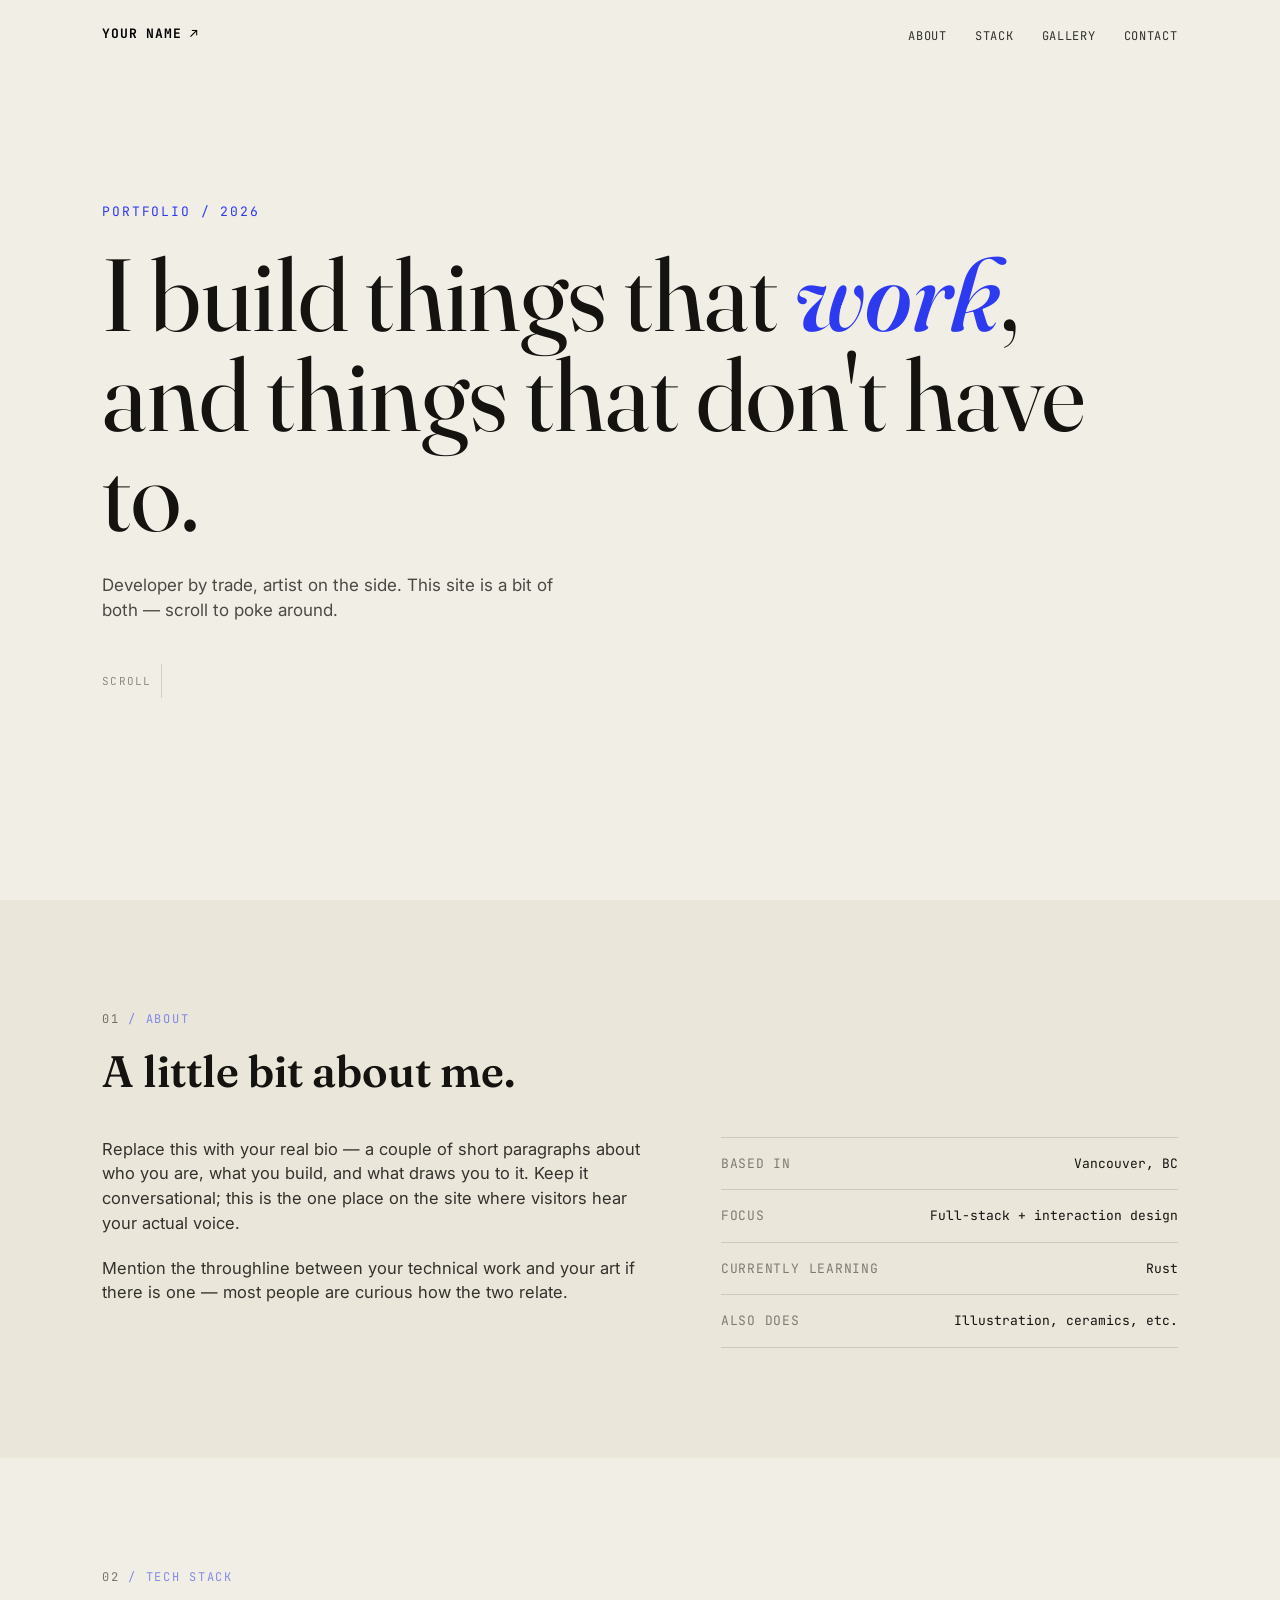
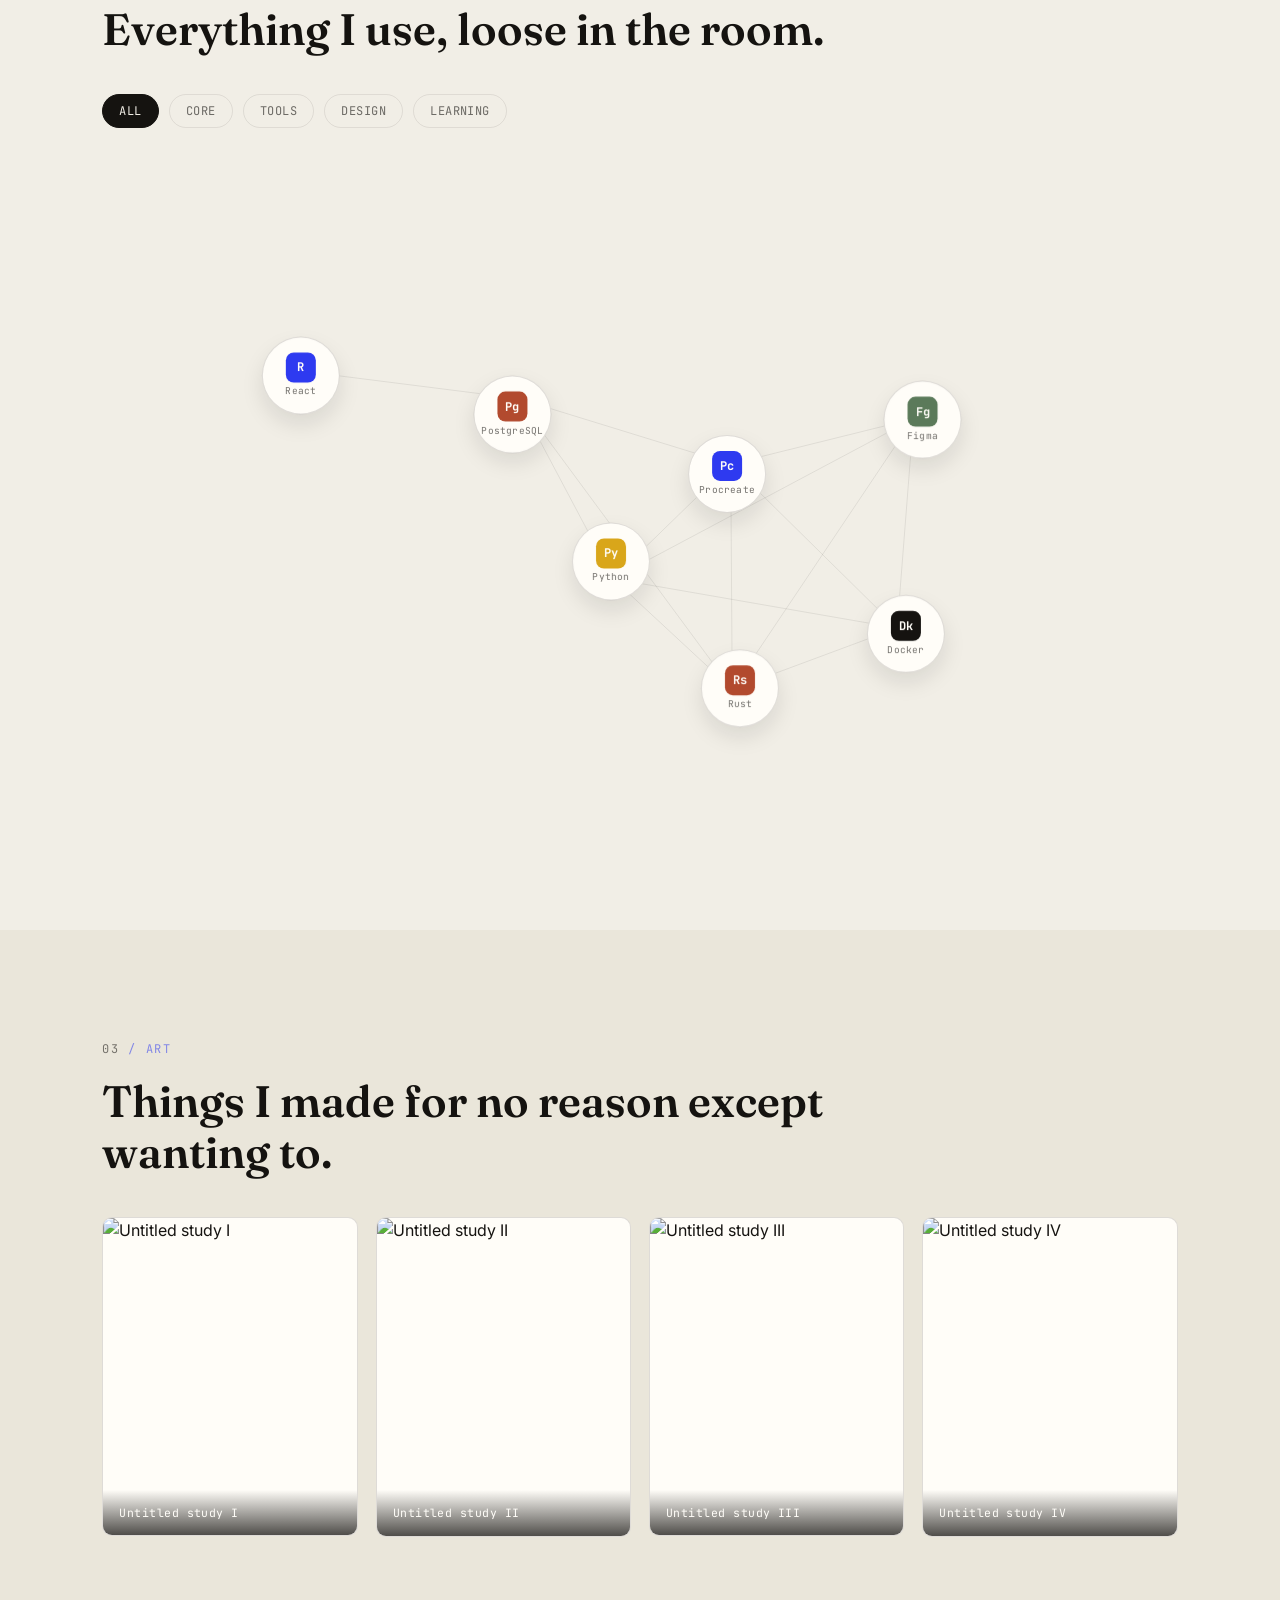
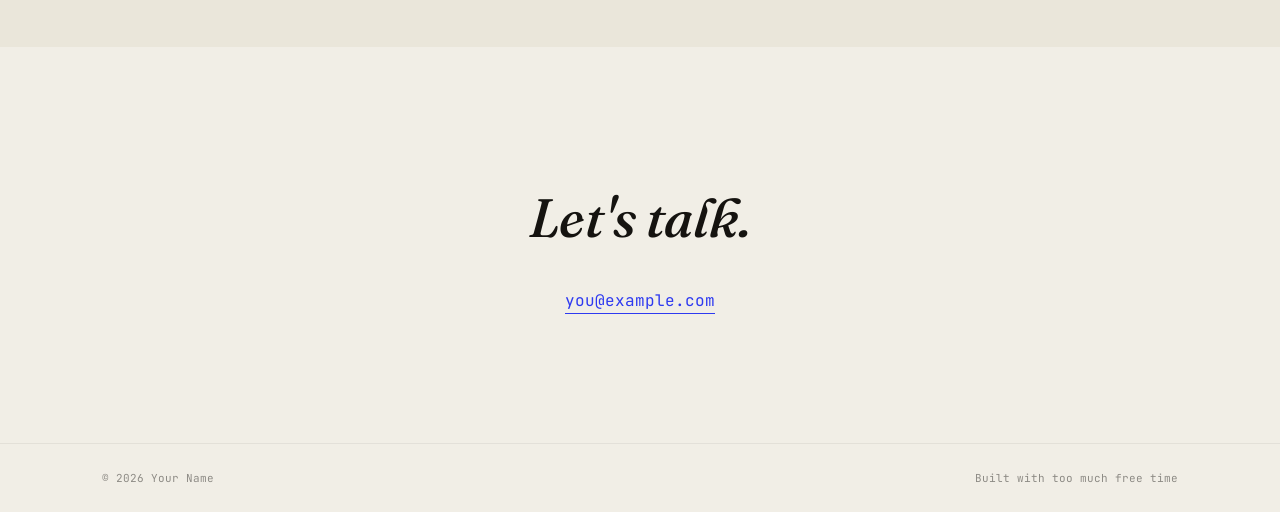
==== portfolio-template.html @ 8d596e0f "Added portfolio template" ====
<!DOCTYPE html>
<html lang="en">
<head>
<meta charset="UTF-8">
<meta name="viewport" content="width=device-width, initial-scale=1.0">
<title>Your Name — Portfolio</title>
<link rel="preconnect" href="https://fonts.googleapis.com">
<link href="https://fonts.googleapis.com/css2?family=Fraunces:ital,opsz,wght@0,9..144,400;0,9..144,600;1,9..144,500&family=JetBrains+Mono:wght@400;500;700&family=Inter:wght@400;500;600&display=swap" rel="stylesheet">
<style>
/* ============================================================
   TOKENS — change these to re-theme the whole site
   ============================================================ */
:root{
  --canvas:#F1EEE6;
  --canvas-alt:#EAE6DA;
  --ink:#151310;
  --cobalt:#2E3AF0;
  --mustard:#D9A61A;
  --clay:#B24A2E;
  --sage:#5B7A5A;
  --card:#FFFDF8;
  --line: rgba(21,19,16,0.14);
  --serif: 'Fraunces', serif;
  --mono: 'JetBrains Mono', monospace;
  --sans: 'Inter', sans-serif;
}
*{box-sizing:border-box;}
html{scroll-behavior:smooth;}
body{
  margin:0; background:var(--canvas); color:var(--ink);
  font-family:var(--sans); line-height:1.5;
}
img{max-width:100%; display:block;}
a{color:inherit;}
.section{ position:relative; width:100%; padding:110px 8vw; }
.section-label{
  font-family:var(--mono); font-size:12px; letter-spacing:0.14em;
  text-transform:uppercase; opacity:0.55; margin-bottom:18px;
}
.section-label span{ color:var(--cobalt); opacity:1; }
h2.section-title{
  font-family:var(--serif); font-weight:600; font-size:clamp(28px,4vw,44px);
  margin:0 0 40px; max-width:820px; line-height:1.15;
}
::selection{ background:var(--cobalt); color:var(--card); }

/* ============================================================
   NAV
   ============================================================ */
nav{
  position:fixed; top:0; left:0; right:0; z-index:100;
  display:flex; align-items:center; justify-content:space-between;
  padding:22px 8vw; mix-blend-mode:difference;
}
nav .brand{
  font-family:var(--mono); font-weight:700; font-size:13px; letter-spacing:0.06em;
  color:var(--canvas);
}
nav ul{
  display:flex; gap:28px; list-style:none; margin:0; padding:0;
}
nav a{
  font-family:var(--mono); font-size:12px; letter-spacing:0.06em;
  text-transform:uppercase; text-decoration:none; color:var(--canvas);
  opacity:0.8; transition:opacity .2s;
}
nav a:hover{ opacity:1; }

/* ============================================================
   HERO
   ============================================================ */
.hero{
  min-height:100vh; display:flex; flex-direction:column; justify-content:center;
  padding:0 8vw; position:relative; overflow:hidden;
}
.hero .kicker{
  font-family:var(--mono); font-size:13px; letter-spacing:0.14em; text-transform:uppercase;
  color:var(--cobalt); margin-bottom:22px;
}
.hero h1{
  font-family:var(--serif); font-weight:400; font-size:clamp(44px,8vw,110px);
  line-height:0.98; margin:0 0 28px; max-width:1000px;
}
.hero h1 em{ font-style:italic; font-weight:500; color:var(--cobalt); }
.hero p{
  font-size:17px; max-width:480px; opacity:0.75; margin:0 0 40px;
}
.hero .scroll-cue{
  font-family:var(--mono); font-size:11px; letter-spacing:0.1em; text-transform:uppercase;
  opacity:0.45; display:flex; align-items:center; gap:10px;
}
.hero .scroll-cue::after{
  content:''; width:1px; height:34px; background:var(--ink); opacity:0.3;
  animation:pulse-line 2s ease-in-out infinite;
}
@keyframes pulse-line{ 0%,100%{ transform:scaleY(1);} 50%{ transform:scaleY(0.5);} }

/* ============================================================
   ABOUT
   ============================================================ */
.about{ background:var(--canvas-alt); }
.about-grid{
  display:grid; grid-template-columns:1.1fr 0.9fr; gap:60px; align-items:start;
}
.about-grid p{ font-size:16.5px; max-width:560px; opacity:0.85; margin:0 0 20px; }
.about-facts{ display:flex; flex-direction:column; gap:0; border-top:1px solid var(--line); }
.about-facts .fact{
  display:flex; justify-content:space-between; padding:16px 0;
  border-bottom:1px solid var(--line); font-family:var(--mono); font-size:13px;
}
.about-facts .fact .k{ opacity:0.5; text-transform:uppercase; letter-spacing:0.06em; }
@media (max-width:860px){ .about-grid{ grid-template-columns:1fr; } }

/* ============================================================
   STACK (floating tech icons) — scalable, grouped
   ============================================================ */
.stack-section{
  min-height:100vh; overflow:hidden;
}
.stack-controls{
  display:flex; gap:10px; flex-wrap:wrap; margin-bottom:52px;
}
.filter-btn{
  font-family:var(--mono); font-size:12px; letter-spacing:0.04em; text-transform:uppercase;
  padding:8px 16px; border-radius:20px; border:1px solid var(--line);
  background:transparent; color:var(--ink); cursor:pointer; opacity:0.6;
  transition:all .2s;
}
.filter-btn:hover{ opacity:1; }
.filter-btn.active{ opacity:1; background:var(--ink); color:var(--canvas); border-color:var(--ink); }

.field-wrap{ position:relative; width:100%; height:640px; }
svg.threads{ position:absolute; inset:0; width:100%; height:100%; z-index:1; pointer-events:none; }
svg.threads line{ stroke:var(--ink); stroke-opacity:0.08; stroke-width:1; }
.field{ position:absolute; inset:0; z-index:2; }

.orb{
  position:absolute; width:78px; height:78px; border-radius:50%;
  background:var(--card); border:1.5px solid var(--line);
  box-shadow:0 10px 22px rgba(21,19,16,0.10);
  display:flex; flex-direction:column; align-items:center; justify-content:center; gap:2px;
  cursor:pointer;
  transition:box-shadow .3s ease, border-color .3s ease, opacity .3s ease, filter .3s ease,
             transform .6s cubic-bezier(.22,1,.36,1), width .5s cubic-bezier(.22,1,.36,1),
             height .5s cubic-bezier(.22,1,.36,1), border-radius .5s ease, padding .4s ease;
  will-change:transform;
}
.orb .icon{
  width:30px; height:30px; border-radius:8px;
  display:flex; align-items:center; justify-content:center;
  font-family:var(--mono); font-weight:700; font-size:12px; color:var(--card); flex:none;
}
.orb .label{ font-family:var(--mono); font-size:9.5px; letter-spacing:0.02em; opacity:0.6; text-align:center; }
.orb:hover{ border-color:var(--cobalt); box-shadow:0 14px 28px rgba(46,58,240,0.18); }
.orb.dim{ opacity:0.15; filter:blur(1px); pointer-events:none; }
.orb.filtered-out{ opacity:0; pointer-events:none; }

.orb.active{
  z-index:50; left:50% !important; top:50% !important;
  width:400px; height:auto; min-height:220px; border-radius:16px;
  transform:translate(-50%,-50%) !important;
  flex-direction:column; align-items:flex-start; justify-content:flex-start;
  padding:28px 26px 24px; border-color:var(--ink);
  box-shadow:0 30px 60px rgba(21,19,16,0.28); cursor:default; animation:none !important;
}
.orb.active .icon{ width:34px; height:34px; border-radius:8px; margin-bottom:14px; }
.orb.active .label{ font-size:17px; opacity:1; font-family:var(--mono); font-weight:500; margin-bottom:2px; text-align:left; }
.orb.active .group-tag{
  display:block; font-family:var(--mono); font-size:10.5px; letter-spacing:0.06em;
  text-transform:uppercase; opacity:0.45; margin-bottom:14px;
}
.group-tag{ display:none; }
.desc{ display:none; font-size:13.5px; line-height:1.55; opacity:0.8; margin:2px 0 18px; }
.orb.active .desc{ display:block; }
.gh-link{
  display:none; font-family:var(--mono); font-size:12px; letter-spacing:0.03em;
  color:var(--card); background:var(--ink); padding:9px 14px; border-radius:6px;
  text-decoration:none; align-self:flex-start;
}
.gh-link:hover{ background:var(--cobalt); }
.orb.active .gh-link{ display:inline-block; }
.close-orb{
  display:none; position:absolute; top:14px; right:14px; width:24px; height:24px;
  border-radius:50%; border:1px solid var(--line); background:transparent;
  font-family:var(--mono); font-size:13px; line-height:1; color:var(--ink); cursor:pointer;
}
.orb.active .close-orb{ display:block; }

.field-overlay{
  position:fixed; inset:0; background:rgba(241,238,230,0.55); backdrop-filter:blur(2px);
  opacity:0; pointer-events:none; transition:opacity .35s ease; z-index:40;
}
.field-overlay.show{ opacity:1; pointer-events:auto; }

/* ============================================================
   ART GALLERY — same zoom language, grid instead of scatter
   ============================================================ */
.gallery{ background:var(--canvas-alt); }
.gallery-grid{
  display:grid; grid-template-columns:repeat(auto-fill, minmax(240px,1fr)); gap:18px;
}
.art-tile{
  position:relative; aspect-ratio:4/5; border-radius:10px; overflow:hidden;
  cursor:pointer; border:1px solid var(--line);
  transition:transform .4s cubic-bezier(.22,1,.36,1);
  background:var(--card);
}
.art-tile img{ width:100%; height:100%; object-fit:cover; transition:transform .5s ease; }
.art-tile:hover img{ transform:scale(1.05); }
.art-tile .art-meta{
  position:absolute; left:0; right:0; bottom:0; padding:14px 16px;
  background:linear-gradient(transparent, rgba(21,19,16,0.75));
  color:var(--card); font-family:var(--mono); font-size:11.5px; letter-spacing:0.04em;
}

.art-lightbox{
  position:fixed; inset:0; z-index:200; display:none;
  align-items:center; justify-content:center; padding:6vw;
  background:rgba(21,19,16,0.88);
}
.art-lightbox.show{ display:flex; }
.art-lightbox .box{
  max-width:900px; width:100%; background:var(--card); border-radius:12px; overflow:hidden;
  display:grid; grid-template-columns:1.3fr 1fr;
}
.art-lightbox img{ width:100%; height:100%; object-fit:cover; }
.art-lightbox .info{ padding:32px; }
.art-lightbox h3{ font-family:var(--serif); font-weight:600; font-size:24px; margin:0 0 10px; }
.art-lightbox p{ font-size:14px; opacity:0.75; margin:0 0 18px; }
.art-lightbox .tag{ font-family:var(--mono); font-size:11px; opacity:0.5; text-transform:uppercase; }
.lightbox-close{
  position:absolute; top:26px; right:6vw; width:36px; height:36px; border-radius:50%;
  background:var(--card); border:none; font-family:var(--mono); font-size:16px; cursor:pointer;
}
@media (max-width:760px){ .art-lightbox .box{ grid-template-columns:1fr; } }

/* ============================================================
   CONTACT / FOOTER
   ============================================================ */
.contact{ text-align:center; padding:130px 8vw; }
.contact h2{
  font-family:var(--serif); font-weight:500; font-style:italic;
  font-size:clamp(30px,5vw,54px); margin:0 0 30px;
}
.contact .email-link{
  font-family:var(--mono); font-size:16px; text-decoration:none; color:var(--cobalt);
  border-bottom:1px solid var(--cobalt); padding-bottom:2px;
}
footer{
  display:flex; justify-content:space-between; padding:26px 8vw;
  font-family:var(--mono); font-size:11px; opacity:0.45;
  border-top:1px solid var(--line);
}
</style>
</head>
<body>

<nav>
  <div class="brand">YOUR NAME ↗</div>
  <ul>
    <li><a href="#about">About</a></li>
    <li><a href="#stack">Stack</a></li>
    <li><a href="#gallery">Gallery</a></li>
    <li><a href="#contact">Contact</a></li>
  </ul>
</nav>

<!-- ============ HERO ============ -->
<section class="hero" id="hero">
  <div class="kicker">Portfolio / 2026</div>
  <h1>I build things that <em>work</em>,<br>and things that don't have to.</h1>
  <p>Developer by trade, artist on the side. This site is a bit of both — scroll to poke around.</p>
  <div class="scroll-cue">Scroll</div>
</section>

<!-- ============ ABOUT ============ -->
<section class="section about" id="about">
  <div class="section-label">01 <span>/ about</span></div>
  <h2 class="section-title">A little bit about me.</h2>
  <div class="about-grid">
    <div>
      <p>Replace this with your real bio — a couple of short paragraphs about who you are, what you build, and what draws you to it. Keep it conversational; this is the one place on the site where visitors hear your actual voice.</p>
      <p>Mention the throughline between your technical work and your art if there is one — most people are curious how the two relate.</p>
    </div>
    <div class="about-facts">
      <div class="fact"><span class="k">Based in</span><span>Vancouver, BC</span></div>
      <div class="fact"><span class="k">Focus</span><span>Full-stack + interaction design</span></div>
      <div class="fact"><span class="k">Currently learning</span><span>Rust</span></div>
      <div class="fact"><span class="k">Also does</span><span>Illustration, ceramics, etc.</span></div>
    </div>
  </div>
</section>

<!-- ============ STACK ============ -->
<section class="section stack-section" id="stack">
  <div class="section-label">02 <span>/ tech stack</span></div>
  <h2 class="section-title">Everything I use, loose in the room.</h2>

  <div class="stack-controls" id="stackControls"><!-- filter buttons injected by JS --></div>

  <div class="field-wrap">
    <svg class="threads" id="threads"></svg>
    <div class="field" id="field"></div>
  </div>
</section>
<div class="field-overlay" id="fieldOverlay"></div>

<!-- ============ GALLERY ============ -->
<section class="section gallery" id="gallery">
  <div class="section-label">03 <span>/ art</span></div>
  <h2 class="section-title">Things I made for no reason except wanting to.</h2>
  <div class="gallery-grid" id="galleryGrid"><!-- tiles injected by JS --></div>
</section>

<div class="art-lightbox" id="artLightbox">
  <button class="lightbox-close" id="lightboxClose">✕</button>
  <div class="box">
    <img id="lightboxImg" src="" alt="">
    <div class="info">
      <div class="tag" id="lightboxTag"></div>
      <h3 id="lightboxTitle"></h3>
      <p id="lightboxDesc"></p>
    </div>
  </div>
</div>

<!-- ============ CONTACT ============ -->
<section class="contact" id="contact">
  <h2>Let's talk.</h2>
  <a class="email-link" href="mailto:you@example.com">you@example.com</a>
</section>

<footer>
  <div>© 2026 Your Name</div>
  <div>Built with too much free time</div>
</footer>

<script>
/* ============================================================
   DATA — this is the part you'll edit most
   ============================================================
   Add/remove tech entries freely. "group" is used for the filter
   pills above the floating field — group icons however makes sense
   (e.g. "core", "learning", "tools", "design"). Icons currently
   render as colored letter badges; swap the `short` field for an
   <img> tag pointing at a real logo whenever you're ready.
*/
const STACK_DATA = [
  { name:"React", short:"R", color:"#2E3AF0", group:"core",
    desc:"Component-driven front ends. Used across most of my client-facing projects for state and reusable UI.",
    repo:"https://github.com/yourname/project-react" },
  { name:"Python", short:"Py", color:"#D9A61A", group:"core",
    desc:"Backend services, data pipelines, and automation scripts that save me an afternoon.",
    repo:"https://github.com/yourname/project-python" },
  { name:"PostgreSQL", short:"Pg", color:"#B24A2E", group:"core",
    desc:"Relational data modeling for anything that needs to scale past a spreadsheet's patience.",
    repo:"https://github.com/yourname/project-postgres" },
  { name:"Docker", short:"Dk", color:"#151310", group:"tools",
    desc:"Containerized everything so 'works on my machine' stopped being a punchline.",
    repo:"https://github.com/yourname/project-docker" },
  { name:"Figma", short:"Fg", color:"#5B7A5A", group:"design",
    desc:"Where the artsy side sneaks into the technical side — wireframes, prototypes, design systems.",
    repo:"https://github.com/yourname/project-figma" },
  { name:"Rust", short:"Rs", color:"#B24A2E", group:"learning",
    desc:"Currently teaching myself Rust. Nothing production-ready yet, but the repo has my notes and small experiments.",
    repo:"https://github.com/yourname/learning-rust" },
  { name:"Procreate", short:"Pc", color:"#2E3AF0", group:"design",
    desc:"Digital illustration — most of the pieces in the gallery below started here.",
    repo:"https://github.com/yourname/art-notes" }
  // add more entries here — the layout scales automatically
];

const GROUPS = ["all", ...new Set(STACK_DATA.map(d => d.group))];

/* ============================================================
   ART GALLERY DATA
   ============================================================ */
const ART_DATA = [
  { title:"Untitled study I", tag:"Digital / 2026", img:"https://placehold.co/600x750/EAE6DA/151310?text=Artwork+1",
    desc:"Swap in your real image URL and a short note about the piece — medium, what prompted it, whatever feels right." },
  { title:"Untitled study II", tag:"Ink / 2026", img:"https://placehold.co/600x750/F1EEE6/151310?text=Artwork+2",
    desc:"Swap in your real image URL and a short note about the piece." },
  { title:"Untitled study III", tag:"Digital / 2025", img:"https://placehold.co/600x750/EAE6DA/151310?text=Artwork+3",
    desc:"Swap in your real image URL and a short note about the piece." },
  { title:"Untitled study IV", tag:"Ceramics / 2025", img:"https://placehold.co/600x750/F1EEE6/151310?text=Artwork+4",
    desc:"Swap in your real image URL and a short note about the piece." }
  // add more entries here — grid reflows automatically
];

/* ============================================================
   STACK FIELD — rendering + physics + filtering
   ============================================================ */
const field = document.getElementById('field');
const fieldWrap = document.querySelector('.field-wrap');
const fieldOverlay = document.getElementById('fieldOverlay');
const threadsSvg = document.getElementById('threads');
const controlsWrap = document.getElementById('stackControls');
const orbs = [];
let currentFilter = 'all';

function rand(min,max){ return Math.random()*(max-min)+min; }

function pickPosition(existing, w, h){
  const marginX = 70, marginTop = 60, marginBottom = 60;
  let x,y,tries=0;
  do{
    x = rand(marginX, w - marginX - 78);
    y = rand(marginTop, h - marginBottom - 78);
    tries++;
  } while(tries < 40 && existing.some(p => Math.hypot(p.x-x, p.y-y) < 150));
  return {x,y};
}

function buildField(){
  const w = fieldWrap.clientWidth, h = fieldWrap.clientHeight;
  const positions = [];
  STACK_DATA.forEach(d => {
    const pos = pickPosition(positions, w, h);
    positions.push(pos);

    const el = document.createElement('div');
    el.className = 'orb';
    el.dataset.group = d.group;
    el.style.left = pos.x + 'px';
    el.style.top = pos.y + 'px';
    el.innerHTML = `
      <div class="icon" style="background:${d.color}">${d.short}</div>
      <div class="label">${d.name}</div>
      <span class="group-tag">${d.group}</span>
      <button class="close-orb">✕</button>
      <p class="desc">${d.desc}</p>
      <a class="gh-link" href="${d.repo}" target="_blank" rel="noopener">→ view repo on GitHub</a>
    `;
    field.appendChild(el);
    orbs.push({
      el, base:pos, phase:rand(0,Math.PI*2), speed:rand(0.15,0.3), amp:rand(10,20), group:d.group
    });

    el.addEventListener('click', () => activate(el));
    el.querySelector('.close-orb').addEventListener('click', e => { e.stopPropagation(); closeAll(); });
    el.querySelector('.gh-link').addEventListener('click', e => e.stopPropagation());
  });
  drawThreads();
}

function activate(target){
  if(target.classList.contains('active')) return;
  orbs.forEach(({el}) => {
    if(el === target){ el.classList.add('active'); el.classList.remove('dim'); }
    else { el.classList.add('dim'); el.classList.remove('active'); }
  });
  fieldOverlay.classList.add('show');
}
function closeAll(){
  orbs.forEach(({el}) => el.classList.remove('active','dim'));
  fieldOverlay.classList.remove('show');
}
fieldOverlay.addEventListener('click', closeAll);
document.addEventListener('keydown', e => { if(e.key === 'Escape') closeAll(); });

function drawThreads(){
  threadsSvg.setAttribute('width', fieldWrap.clientWidth);
  threadsSvg.setAttribute('height', fieldWrap.clientHeight);
  threadsSvg.innerHTML = '';
  for(let i=0;i<orbs.length;i++){
    for(let j=i+1;j<orbs.length;j++){
      const a = orbs[i].base, b = orbs[j].base;
      if(Math.hypot(a.x-b.x, a.y-b.y) < 380){
        const line = document.createElementNS('http://www.w3.org/2000/svg','line');
        line.setAttribute('x1', a.x+39); line.setAttribute('y1', a.y+39);
        line.setAttribute('x2', b.x+39); line.setAttribute('y2', b.y+39);
        threadsSvg.appendChild(line);
      }
    }
  }
}

let t = 0;
function tick(){
  t += 0.016;
  orbs.forEach(o => {
    if(o.el.classList.contains('active')) return;
    const dy = Math.sin(t*o.speed + o.phase) * o.amp;
    const dx = Math.cos(t*o.speed*0.7 + o.phase) * (o.amp*0.5);
    o.el.style.transform = `translate(${dx}px, ${dy}px)`;
  });
  requestAnimationFrame(tick);
}

/* filter pills */
GROUPS.forEach(g => {
  const btn = document.createElement('button');
  btn.className = 'filter-btn' + (g === 'all' ? ' active' : '');
  btn.textContent = g;
  btn.addEventListener('click', () => {
    currentFilter = g;
    document.querySelectorAll('.filter-btn').forEach(b => b.classList.remove('active'));
    btn.classList.add('active');
    orbs.forEach(o => {
      const show = g === 'all' || o.group === g;
      o.el.classList.toggle('filtered-out', !show);
    });
  });
  controlsWrap.appendChild(btn);
});

buildField();
tick();
window.addEventListener('resize', () => {
  // simple approach: rebuild layout on resize
  field.innerHTML = '';
  threadsSvg.innerHTML = '';
  orbs.length = 0;
  buildField();
});

/* ============================================================
   GALLERY — grid + lightbox (same zoom language as the stack)
   ============================================================ */
const galleryGrid = document.getElementById('galleryGrid');
const lightbox = document.getElementById('artLightbox');
const lightboxImg = document.getElementById('lightboxImg');
const lightboxTitle = document.getElementById('lightboxTitle');
const lightboxDesc = document.getElementById('lightboxDesc');
const lightboxTag = document.getElementById('lightboxTag');

ART_DATA.forEach(a => {
  const tile = document.createElement('div');
  tile.className = 'art-tile';
  tile.innerHTML = `<img src="${a.img}" alt="${a.title}"><div class="art-meta">${a.title}</div>`;
  tile.addEventListener('click', () => {
    lightboxImg.src = a.img;
    lightboxTitle.textContent = a.title;
    lightboxDesc.textContent = a.desc;
    lightboxTag.textContent = a.tag;
    lightbox.classList.add('show');
  });
  galleryGrid.appendChild(tile);
});
document.getElementById('lightboxClose').addEventListener('click', () => lightbox.classList.remove('show'));
lightbox.addEventListener('click', e => { if(e.target === lightbox) lightbox.classList.remove('show'); });
document.addEventListener('keydown', e => { if(e.key === 'Escape') lightbox.classList.remove('show'); });
</script>
</body>
</html>
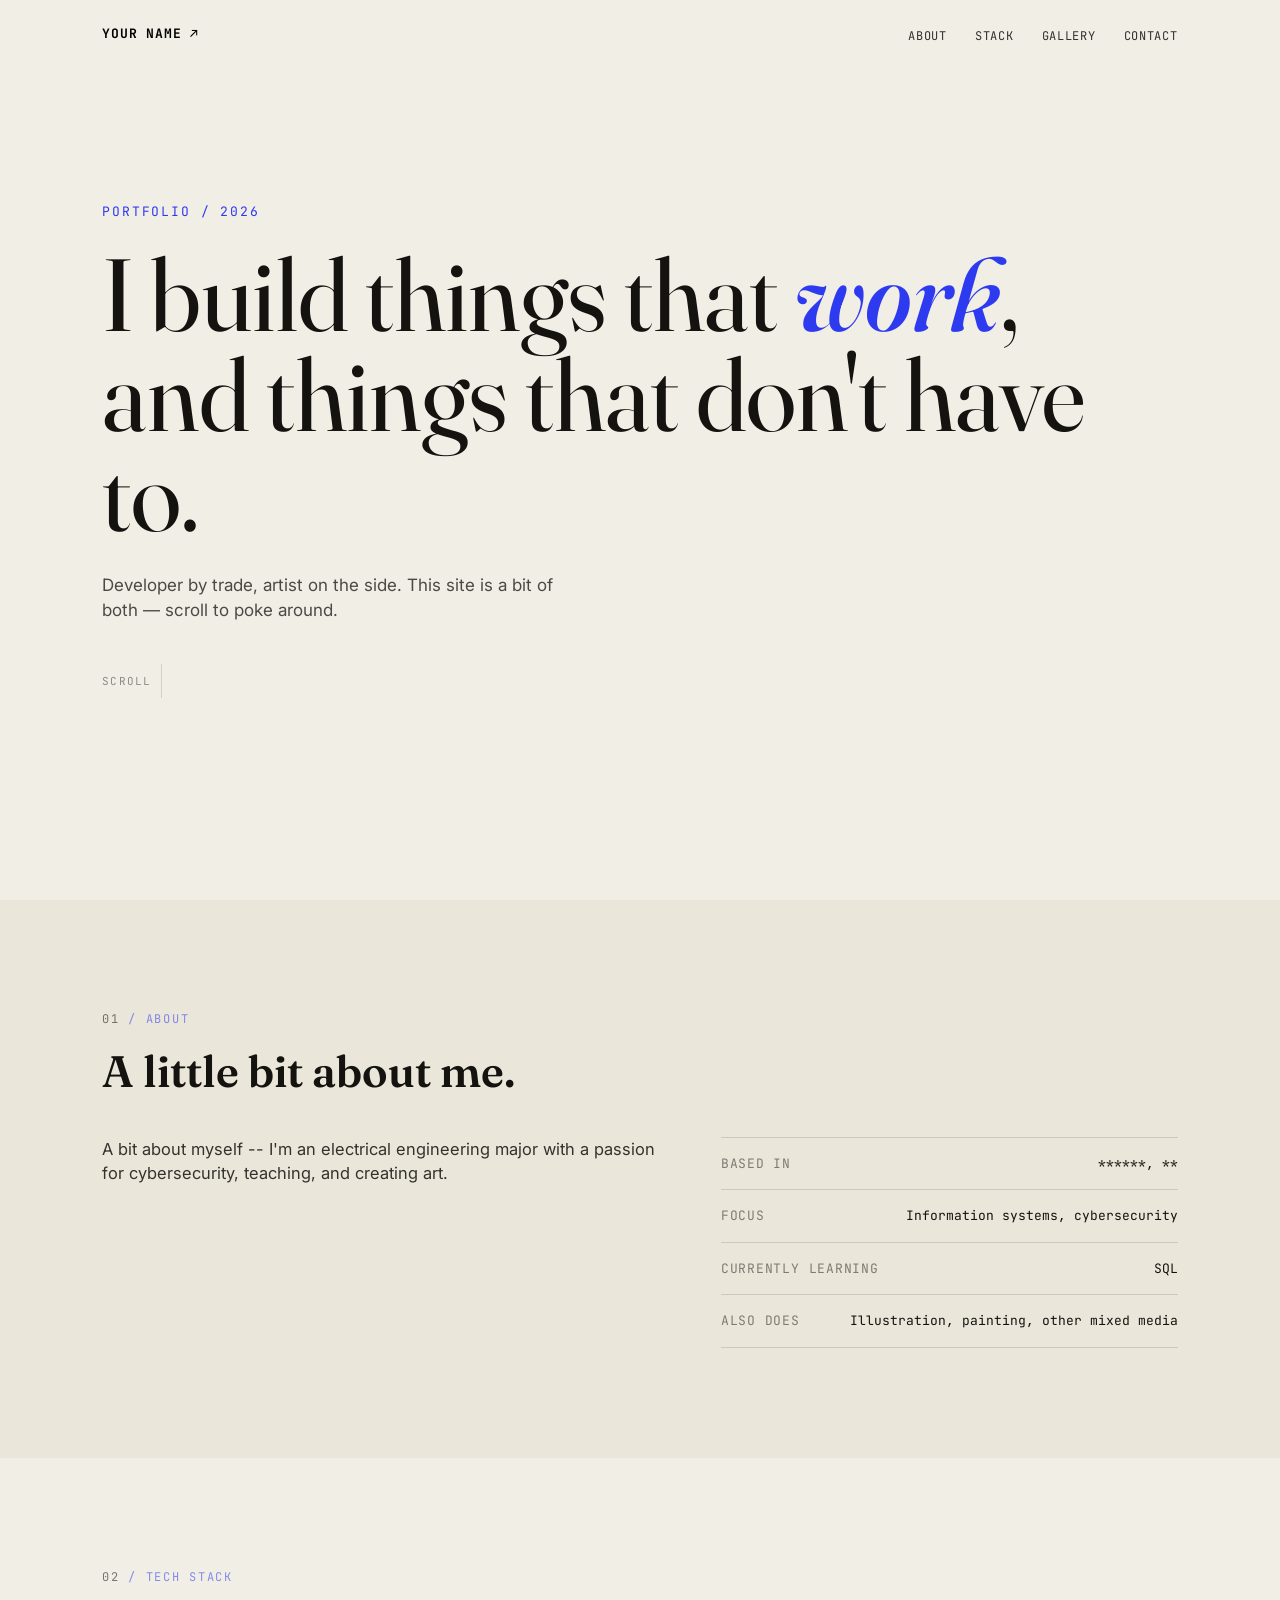
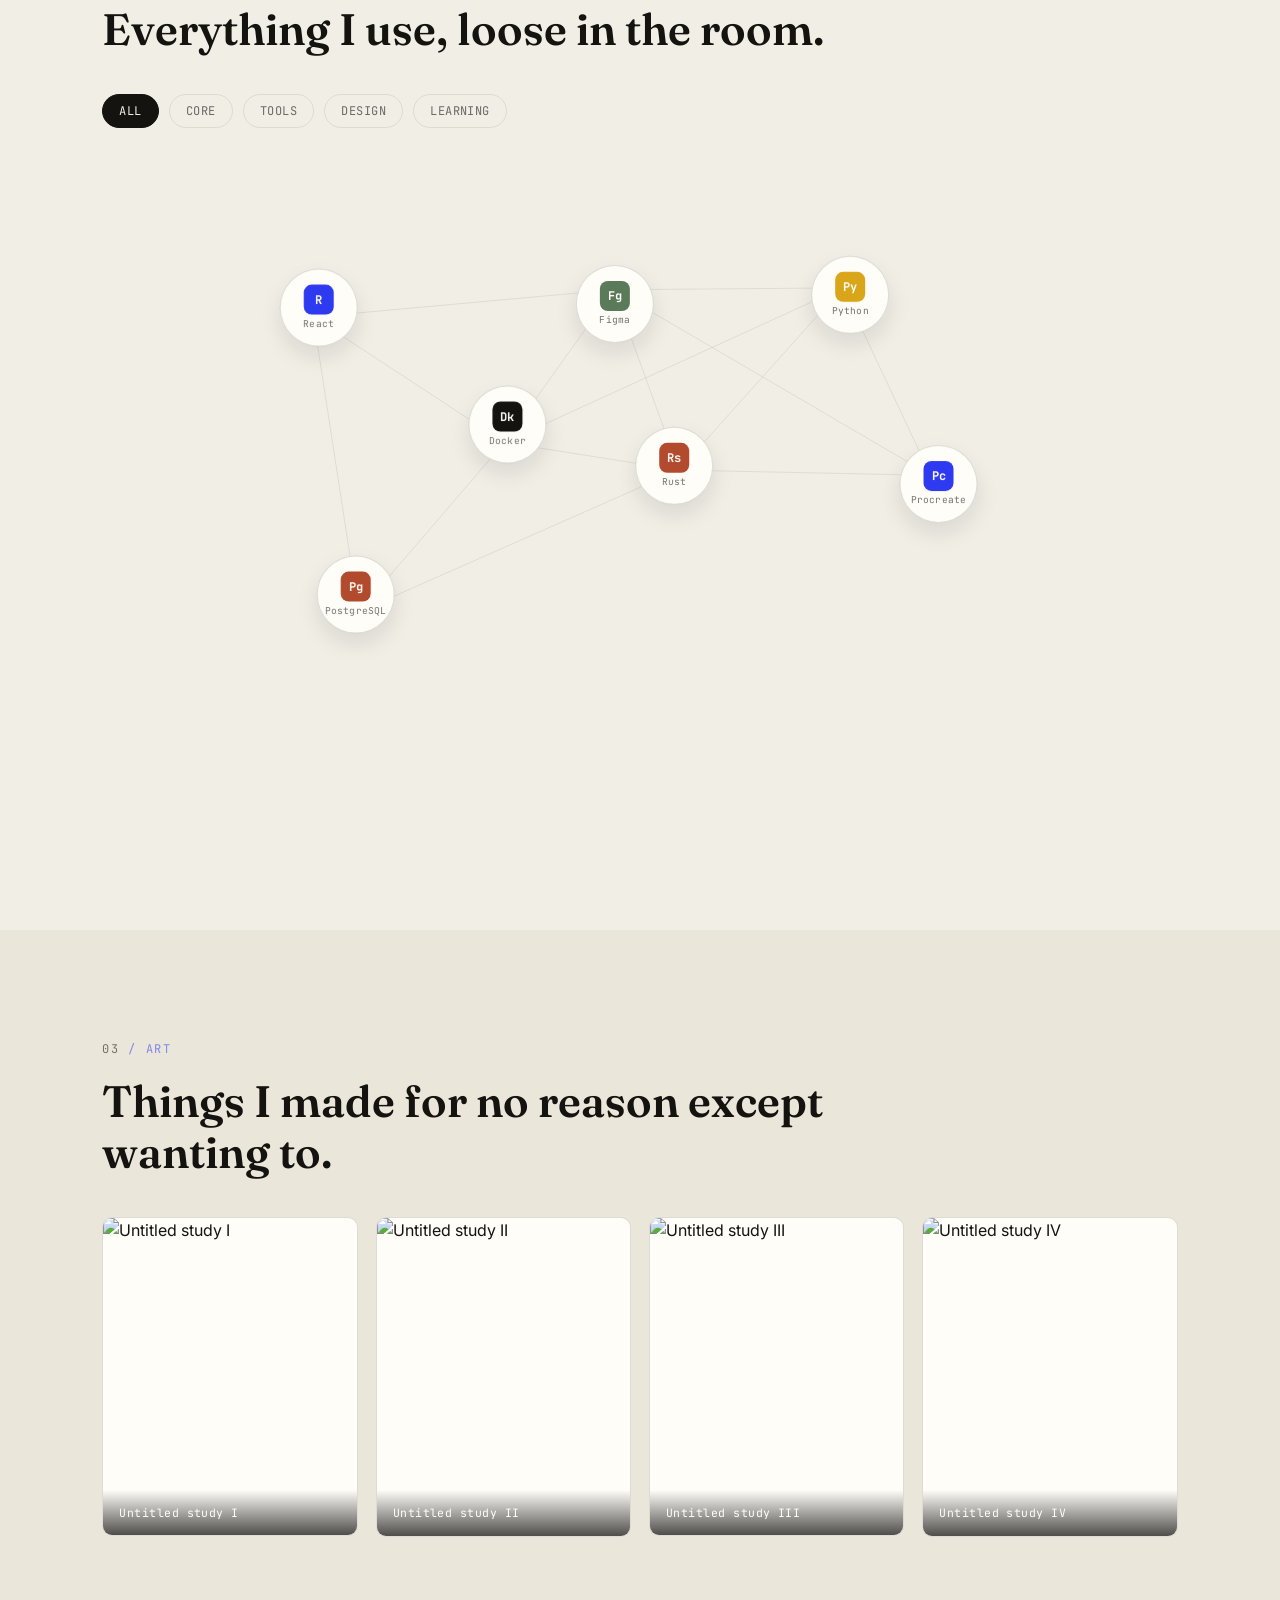
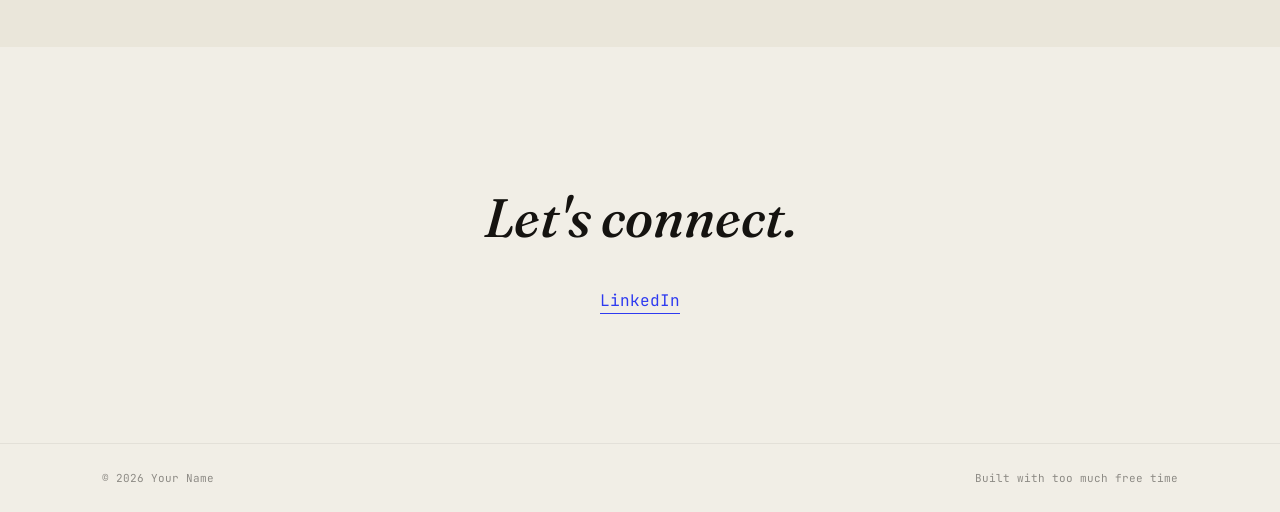
==== commit 2fe35728: "Removed files and updated some info" ====
--- a/portfolio-template.html
+++ b/portfolio-template.html
@@ -279,14 +279,14 @@
   <h2 class="section-title">A little bit about me.</h2>
   <div class="about-grid">
     <div>
-      <p>Replace this with your real bio — a couple of short paragraphs about who you are, what you build, and what draws you to it. Keep it conversational; this is the one place on the site where visitors hear your actual voice.</p>
-      <p>Mention the throughline between your technical work and your art if there is one — most people are curious how the two relate.</p>
+      <p>A bit about myself -- I'm an electrical engineering major with a passion for cybersecurity, teaching, and creating art.</p>
+
     </div>
     <div class="about-facts">
-      <div class="fact"><span class="k">Based in</span><span>Vancouver, BC</span></div>
-      <div class="fact"><span class="k">Focus</span><span>Full-stack + interaction design</span></div>
-      <div class="fact"><span class="k">Currently learning</span><span>Rust</span></div>
-      <div class="fact"><span class="k">Also does</span><span>Illustration, ceramics, etc.</span></div>
+      <div class="fact"><span class="k">Based in</span><span>******, **</span></div>
+      <div class="fact"><span class="k">Focus</span><span>Information systems, cybersecurity</span></div>
+      <div class="fact"><span class="k">Currently learning</span><span>SQL</span></div>
+      <div class="fact"><span class="k">Also does</span><span>Illustration, painting, other mixed media</span></div>
     </div>
   </div>
 </section>
@@ -326,8 +326,8 @@
 
 <!-- ============ CONTACT ============ -->
 <section class="contact" id="contact">
-  <h2>Let's talk.</h2>
-  <a class="email-link" href="mailto:you@example.com">you@example.com</a>
+  <h2>Let's connect.</h2>
+  <a class="email-link" href="https://www.linkedin.com/in/hannahh-yang/">LinkedIn</a>
 </section>
 
 <footer>
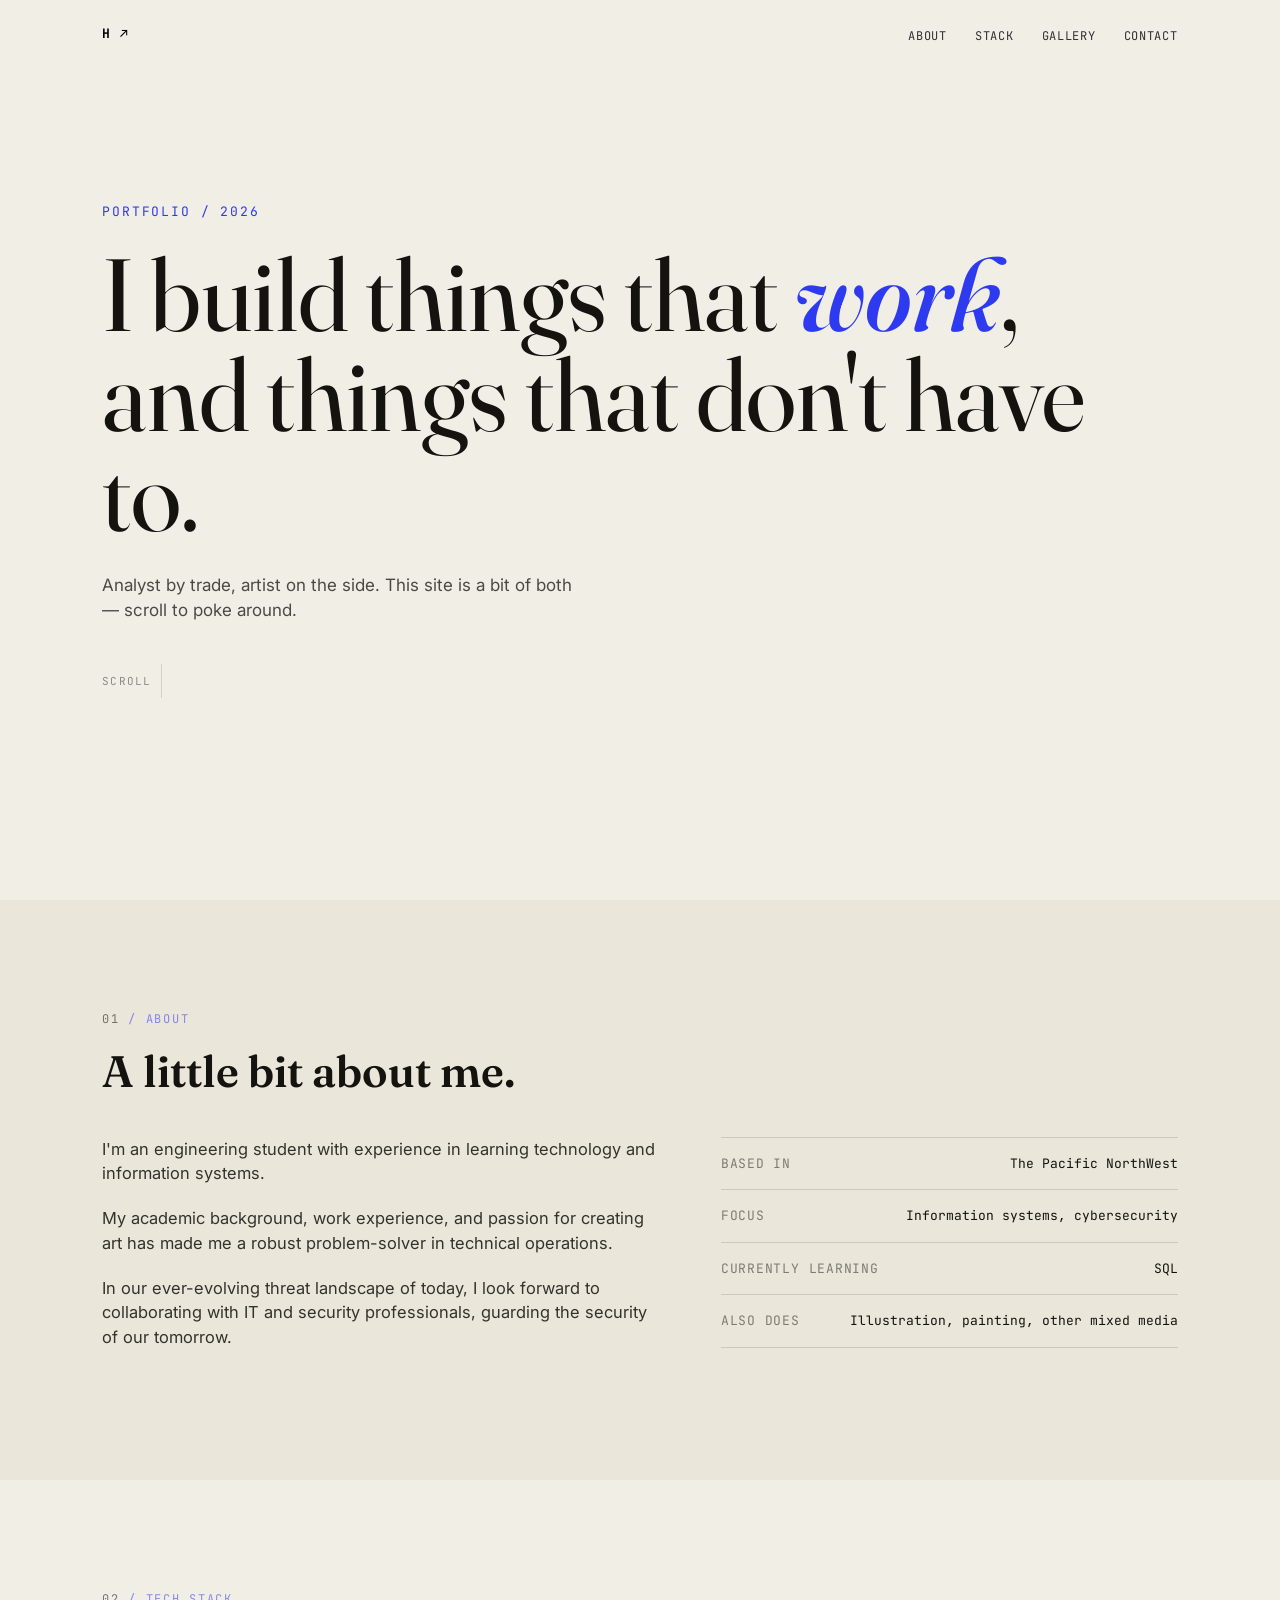
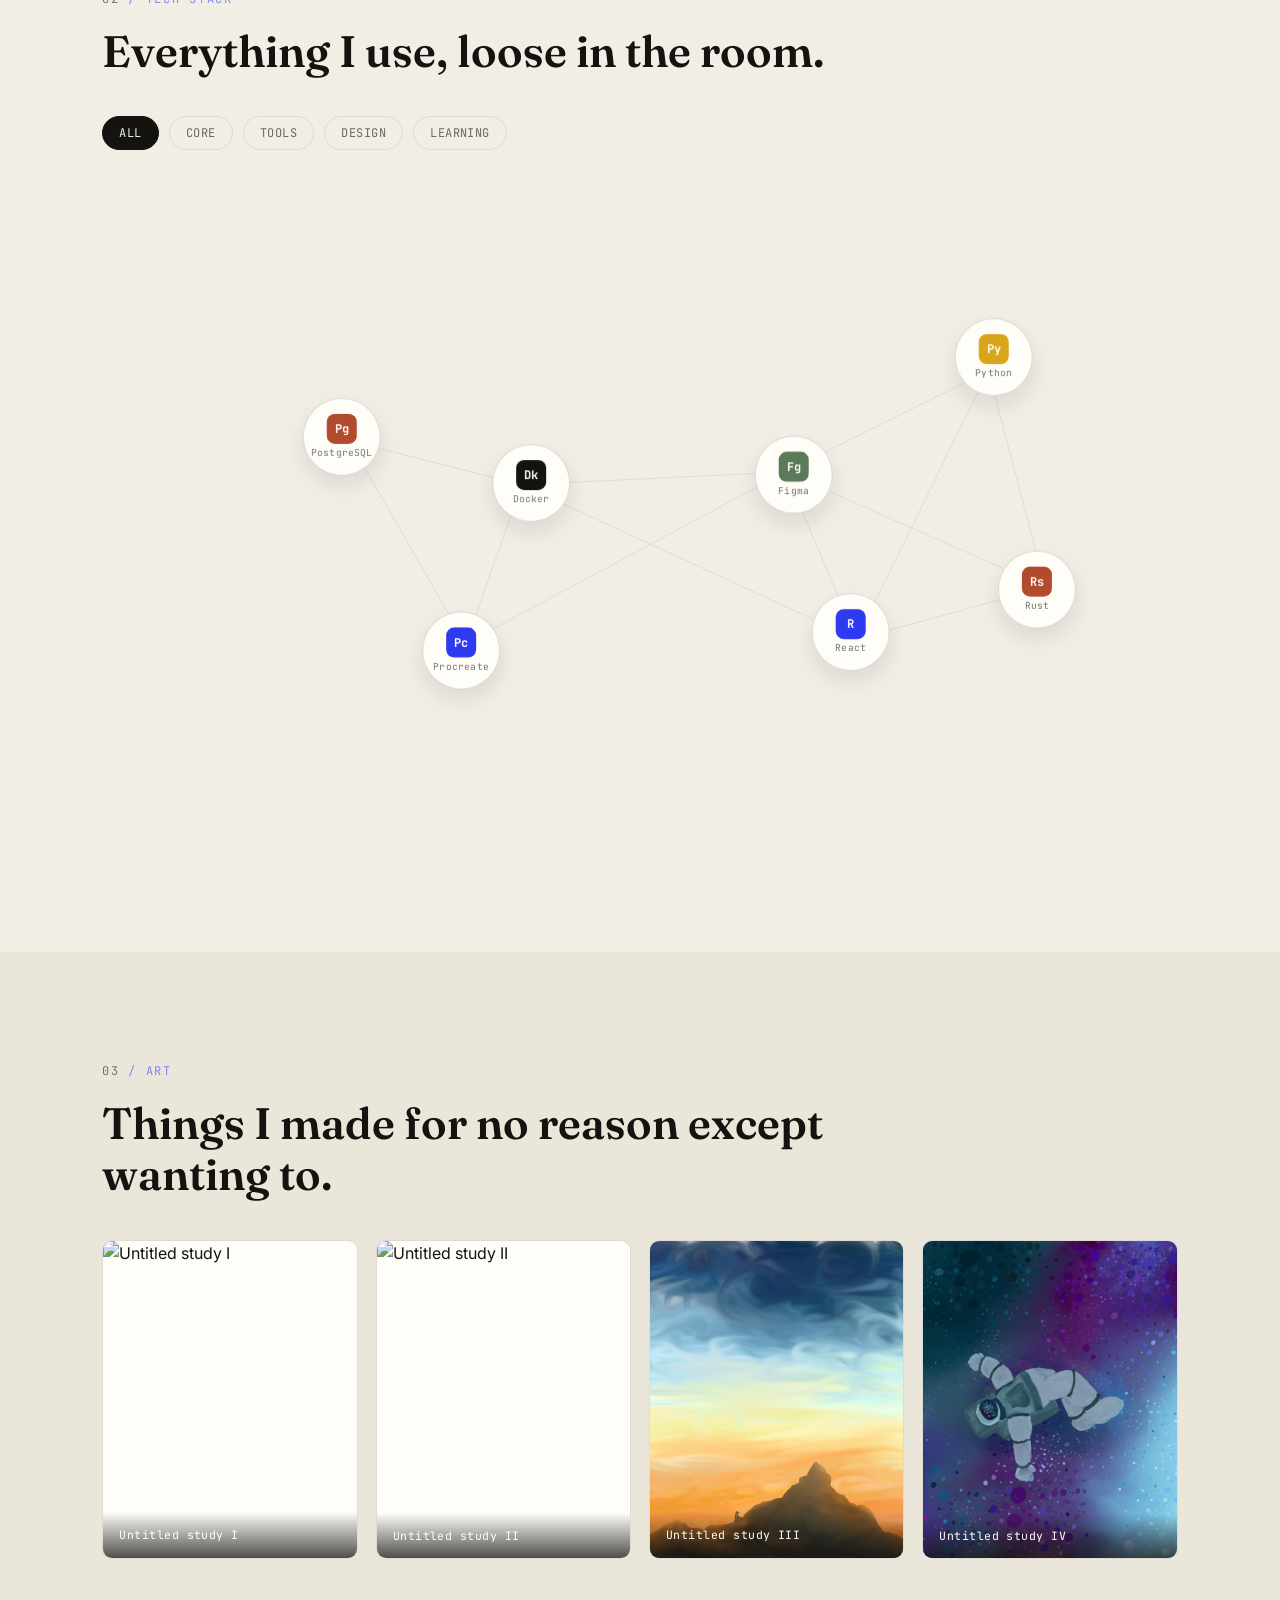
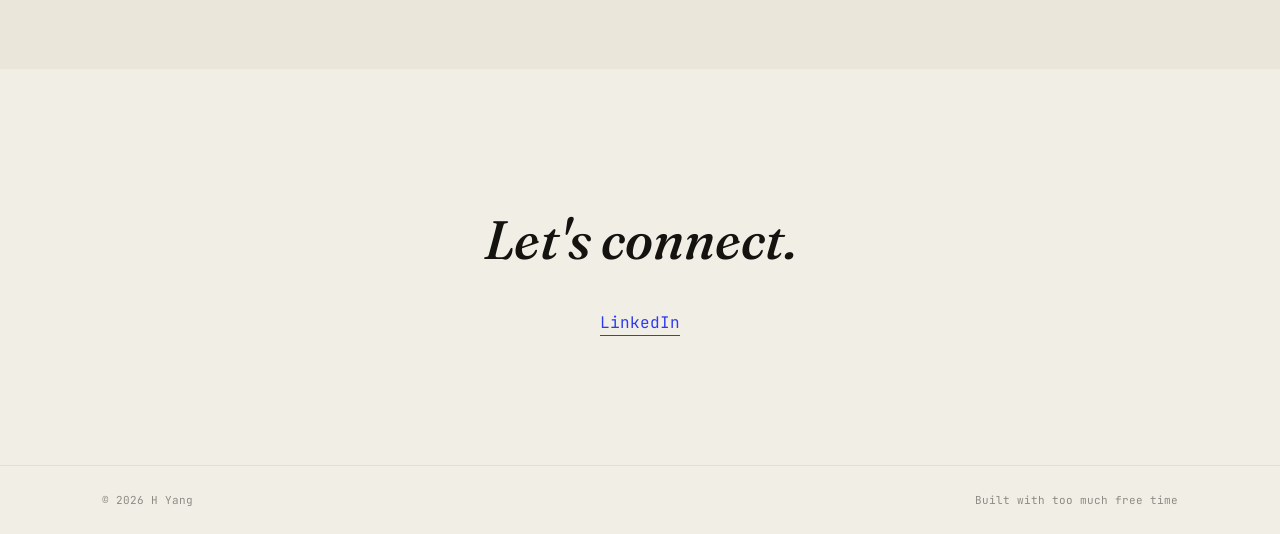
==== commit d384610b: "Updates to art pieces" ====
--- a/portfolio-template.html
+++ b/portfolio-template.html
@@ -3,7 +3,7 @@
 <head>
 <meta charset="UTF-8">
 <meta name="viewport" content="width=device-width, initial-scale=1.0">
-<title>Your Name — Portfolio</title>
+<title>H Yang — Portfolio</title>
 <link rel="preconnect" href="https://fonts.googleapis.com">
 <link href="https://fonts.googleapis.com/css2?family=Fraunces:ital,opsz,wght@0,9..144,400;0,9..144,600;1,9..144,500&family=JetBrains+Mono:wght@400;500;700&family=Inter:wght@400;500;600&display=swap" rel="stylesheet">
 <style>
@@ -256,7 +256,7 @@
 <body>
 
 <nav>
-  <div class="brand">YOUR NAME ↗</div>
+  <div class="brand">H ↗</div>
   <ul>
     <li><a href="#about">About</a></li>
     <li><a href="#stack">Stack</a></li>
@@ -269,7 +269,7 @@
 <section class="hero" id="hero">
   <div class="kicker">Portfolio / 2026</div>
   <h1>I build things that <em>work</em>,<br>and things that don't have to.</h1>
-  <p>Developer by trade, artist on the side. This site is a bit of both — scroll to poke around.</p>
+  <p>Analyst by trade, artist on the side. This site is a bit of both — scroll to poke around.</p>
   <div class="scroll-cue">Scroll</div>
 </section>
 
@@ -279,11 +279,12 @@
   <h2 class="section-title">A little bit about me.</h2>
   <div class="about-grid">
     <div>
-      <p>A bit about myself -- I'm an electrical engineering major with a passion for cybersecurity, teaching, and creating art.</p>
-
+      <p>I'm an engineering student with experience in learning technology and information systems.</p>
+      <p>My academic background, work experience, and passion for creating art has made me a robust problem-solver in technical operations.</p>
+      <p>In our ever-evolving threat landscape of today, I look forward to collaborating with IT and security professionals, guarding the security of our tomorrow.</p>
     </div>
     <div class="about-facts">
-      <div class="fact"><span class="k">Based in</span><span>******, **</span></div>
+      <div class="fact"><span class="k">Based in</span><span>The Pacific NorthWest</span></div>
       <div class="fact"><span class="k">Focus</span><span>Information systems, cybersecurity</span></div>
       <div class="fact"><span class="k">Currently learning</span><span>SQL</span></div>
       <div class="fact"><span class="k">Also does</span><span>Illustration, painting, other mixed media</span></div>
@@ -331,7 +332,7 @@
 </section>
 
 <footer>
-  <div>© 2026 Your Name</div>
+  <div>© 2026 H Yang</div>
   <div>Built with too much free time</div>
 </footer>
 
@@ -376,13 +377,13 @@
    ART GALLERY DATA
    ============================================================ */
 const ART_DATA = [
-  { title:"Untitled study I", tag:"Digital / 2026", img:"https://placehold.co/600x750/EAE6DA/151310?text=Artwork+1",
+  { title:"Untitled study I", tag:"Digital / 2026", img:"https://port443-hanyang.github.io/assets/media/fall-painting.jpeg?text=Artwork+1",
     desc:"Swap in your real image URL and a short note about the piece — medium, what prompted it, whatever feels right." },
-  { title:"Untitled study II", tag:"Ink / 2026", img:"https://placehold.co/600x750/F1EEE6/151310?text=Artwork+2",
+  { title:"Untitled study II", tag:"Acrylic / 2026", img:"https://port443-hanyang.github.io/assets/media/field-painting.jpeg?text=Artwork+2",
     desc:"Swap in your real image URL and a short note about the piece." },
-  { title:"Untitled study III", tag:"Digital / 2025", img:"https://placehold.co/600x750/EAE6DA/151310?text=Artwork+3",
+  { title:"Untitled study III", tag:"Digital / 2025", img:"https://port443-hanyang.github.io/assets/media/sunset-cat.png?text=Artwork+3",
     desc:"Swap in your real image URL and a short note about the piece." },
-  { title:"Untitled study IV", tag:"Ceramics / 2025", img:"https://placehold.co/600x750/F1EEE6/151310?text=Artwork+4",
+  { title:"Untitled study IV", tag:"Digital / 2025", img:"https://port443-hanyang.github.io/assets/media/astronaut.png?text=Artwork+4",
     desc:"Swap in your real image URL and a short note about the piece." }
   // add more entries here — grid reflows automatically
 ];
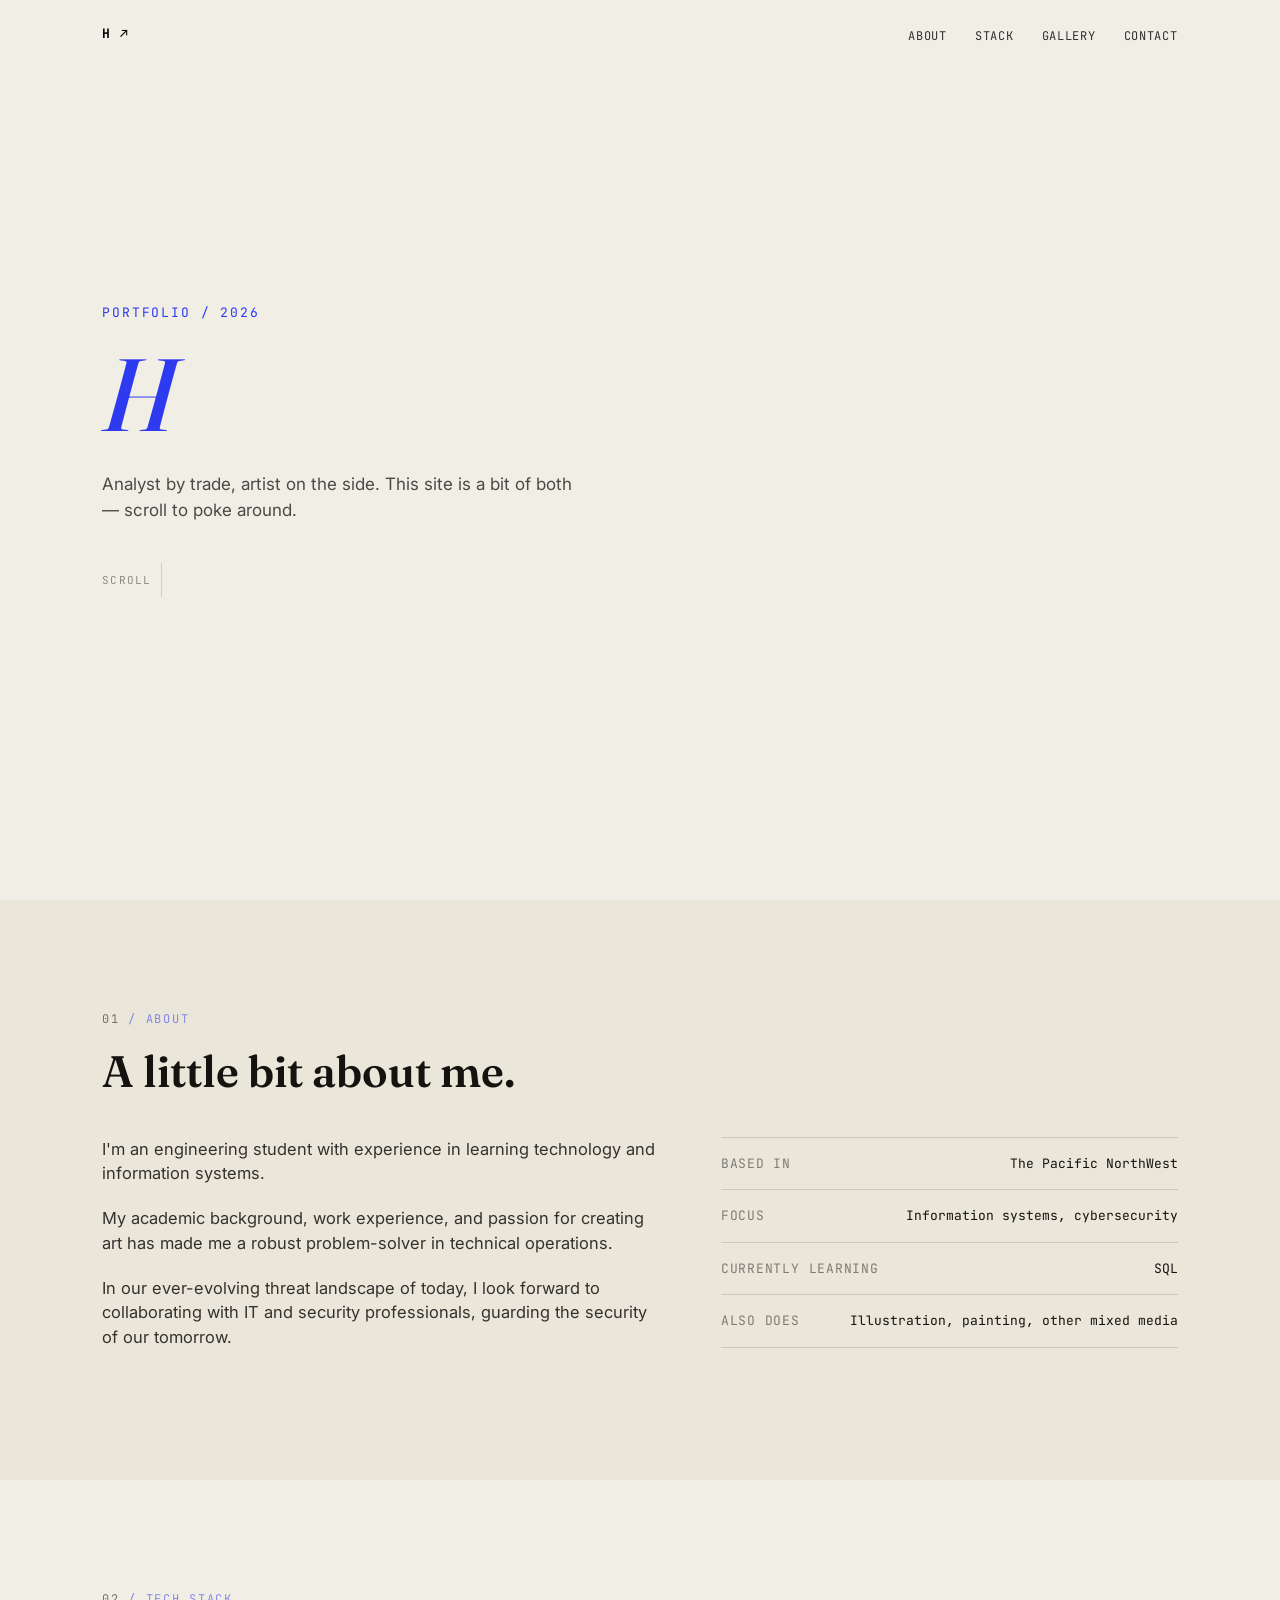
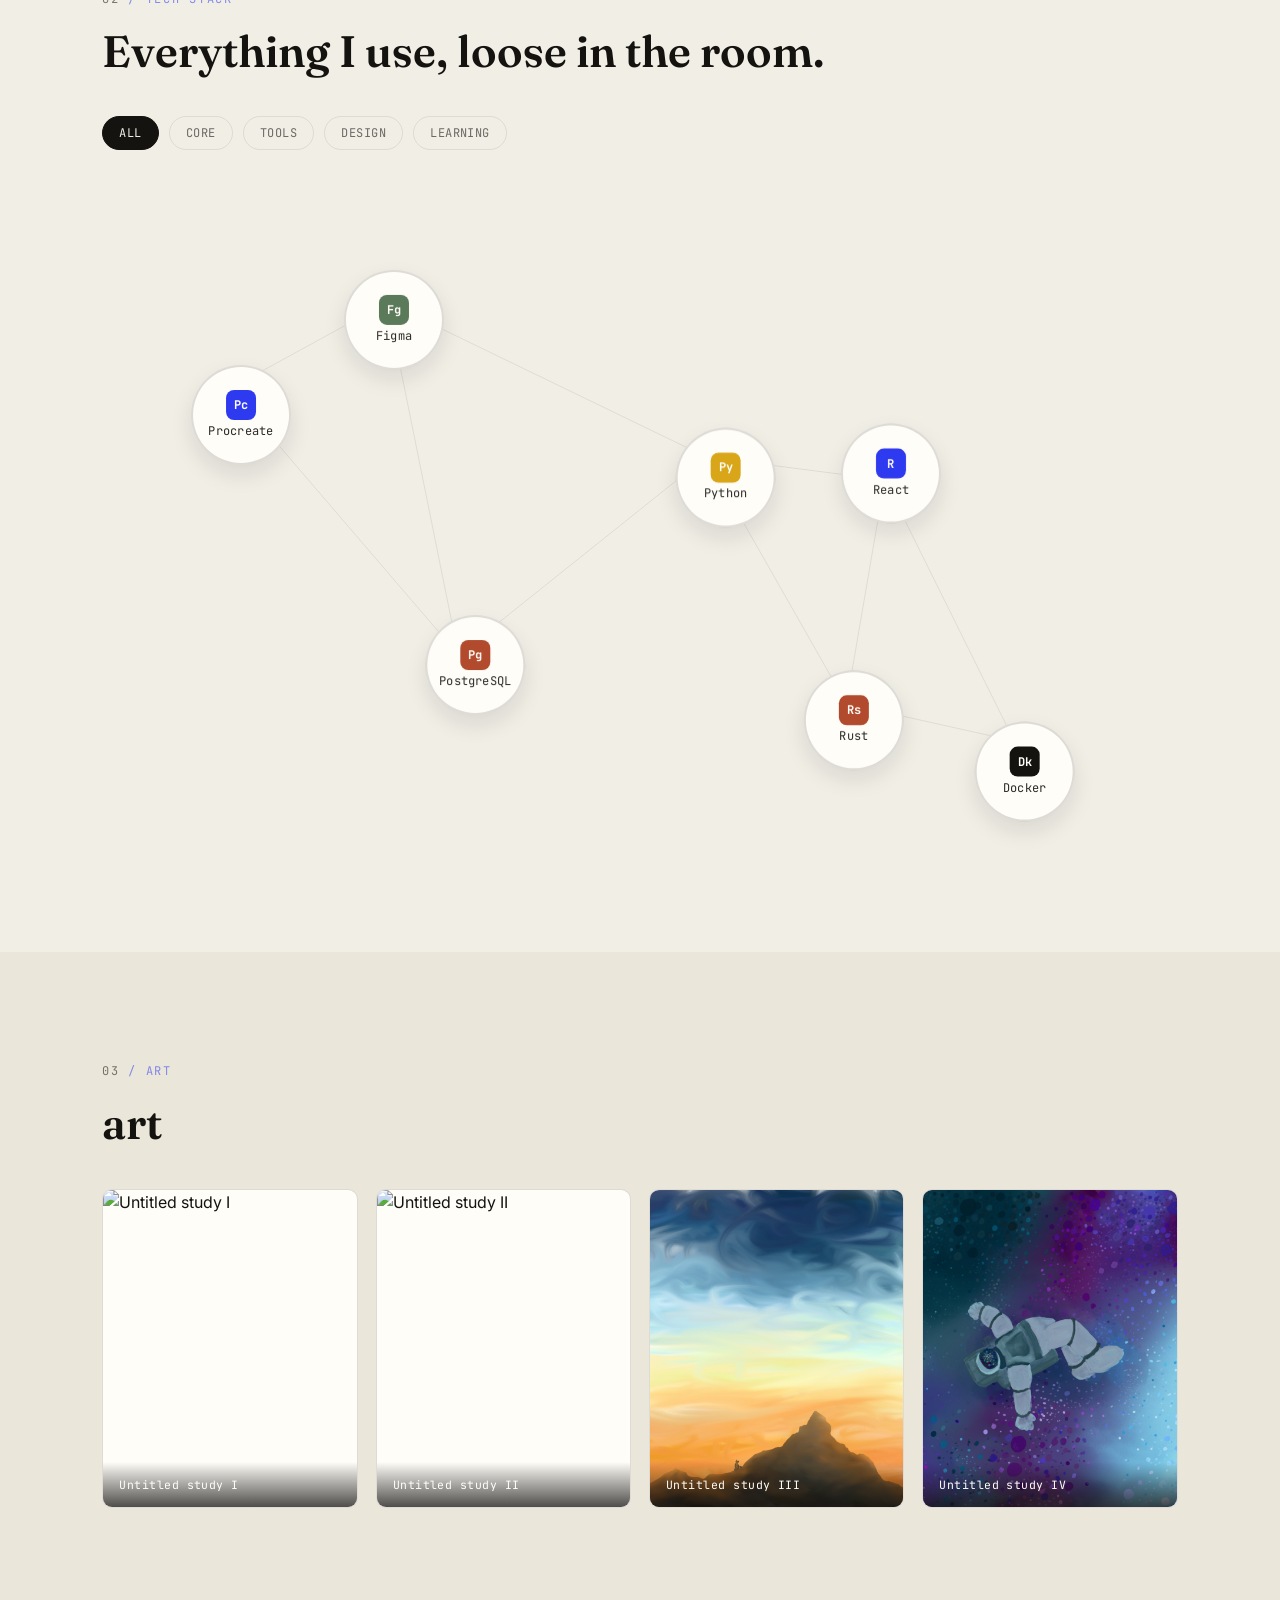
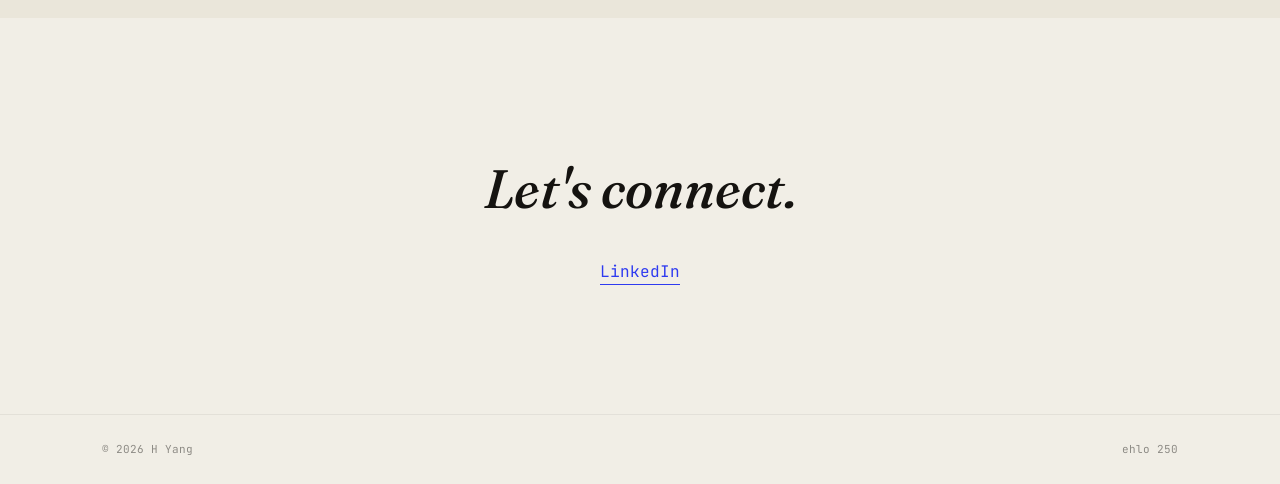
==== commit 5a87b0e8: "Improved Functionality" ====
--- a/portfolio-template.html
+++ b/portfolio-template.html
@@ -128,15 +128,15 @@
 }
 .filter-btn:hover{ opacity:1; }
 .filter-btn.active{ opacity:1; background:var(--ink); color:var(--canvas); border-color:var(--ink); }
-
+ 
 .field-wrap{ position:relative; width:100%; height:640px; }
 svg.threads{ position:absolute; inset:0; width:100%; height:100%; z-index:1; pointer-events:none; }
 svg.threads line{ stroke:var(--ink); stroke-opacity:0.08; stroke-width:1; }
-.field{ position:absolute; inset:0; z-index:2; }
-
+.field{ position:absolute; inset:0; z-index:90; }
+ 
 .orb{
-  position:absolute; width:78px; height:78px; border-radius:50%;
-  background:var(--card); border:1.5px solid var(--line);
+  position:absolute; width:100px; height:100px; border-radius:50%;
+  background:var(--card); border:2px solid var(--line);
   box-shadow:0 10px 22px rgba(21,19,16,0.10);
   display:flex; flex-direction:column; align-items:center; justify-content:center; gap:2px;
   cursor:pointer;
@@ -150,11 +150,11 @@
   display:flex; align-items:center; justify-content:center;
   font-family:var(--mono); font-weight:700; font-size:12px; color:var(--card); flex:none;
 }
-.orb .label{ font-family:var(--mono); font-size:9.5px; letter-spacing:0.02em; opacity:0.6; text-align:center; }
+.orb .label{ font-family:var(--mono); font-size:12px; letter-spacing:0.02em; opacity:0.9; text-align:center; }
 .orb:hover{ border-color:var(--cobalt); box-shadow:0 14px 28px rgba(46,58,240,0.18); }
-.orb.dim{ opacity:0.15; filter:blur(1px); pointer-events:none; }
+.orb.dim{ opacity:0.2; filter:blur(0.5px); pointer-events:none; }
 .orb.filtered-out{ opacity:0; pointer-events:none; }
-
+ 
 .orb.active{
   z-index:50; left:50% !important; top:50% !important;
   width:400px; height:auto; min-height:220px; border-radius:16px;
@@ -185,10 +185,11 @@
   font-family:var(--mono); font-size:13px; line-height:1; color:var(--ink); cursor:pointer;
 }
 .orb.active .close-orb{ display:block; }
-
+ 
 .field-overlay{
-  position:fixed; inset:0; background:rgba(241,238,230,0.55); backdrop-filter:blur(2px);
+  position:absolute; inset:0; background:rgba(241,238,230,0.55); backdrop-filter:blur(2px);
   opacity:0; pointer-events:none; transition:opacity .35s ease; z-index:40;
+  border-radius:inherit;
 }
 .field-overlay.show{ opacity:1; pointer-events:auto; }
 
@@ -268,7 +269,7 @@
 <!-- ============ HERO ============ -->
 <section class="hero" id="hero">
   <div class="kicker">Portfolio / 2026</div>
-  <h1>I build things that <em>work</em>,<br>and things that don't have to.</h1>
+  <h1><em>H</em></h1>
   <p>Analyst by trade, artist on the side. This site is a bit of both — scroll to poke around.</p>
   <div class="scroll-cue">Scroll</div>
 </section>
@@ -309,7 +310,7 @@
 <!-- ============ GALLERY ============ -->
 <section class="section gallery" id="gallery">
   <div class="section-label">03 <span>/ art</span></div>
-  <h2 class="section-title">Things I made for no reason except wanting to.</h2>
+  <h2 class="section-title">art</h2>
   <div class="gallery-grid" id="galleryGrid"><!-- tiles injected by JS --></div>
 </section>
 
@@ -333,7 +334,7 @@
 
 <footer>
   <div>© 2026 H Yang</div>
-  <div>Built with too much free time</div>
+  <div>ehlo 250</div>
 </footer>
 
 <script>
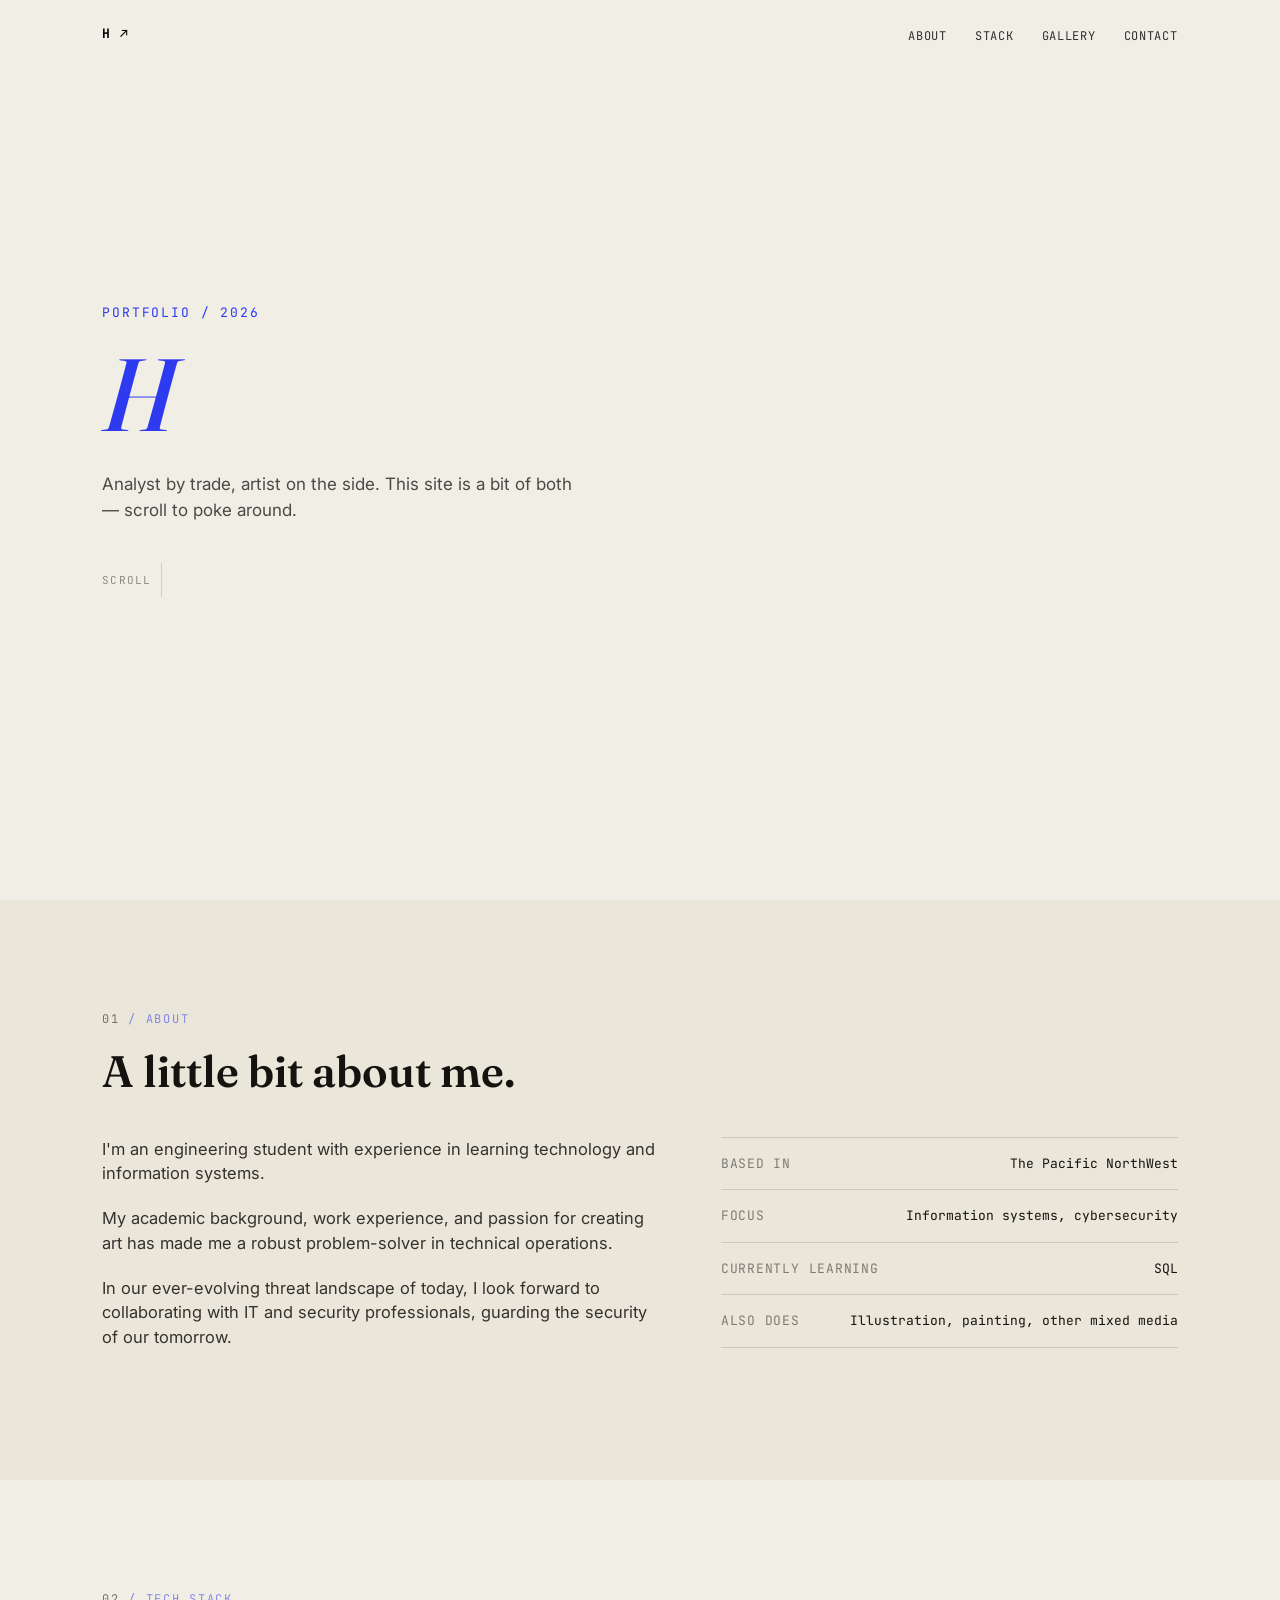
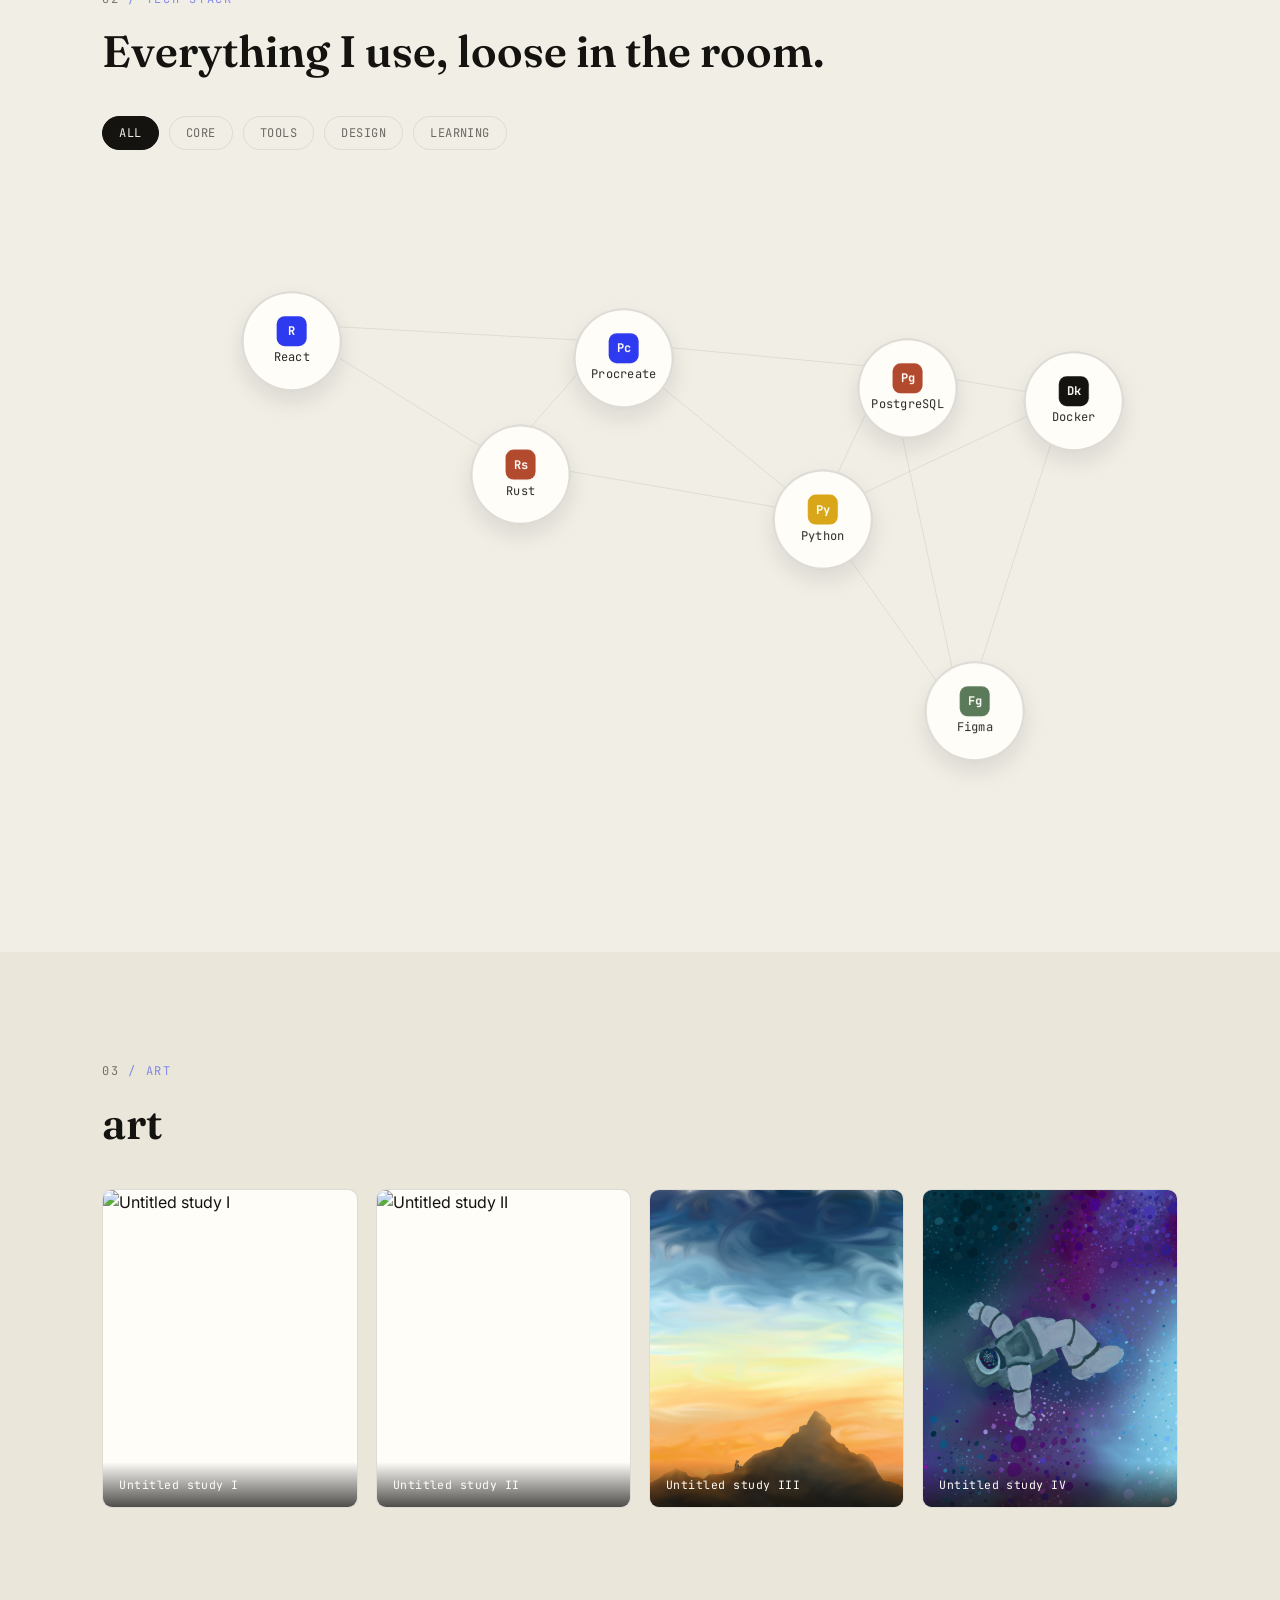
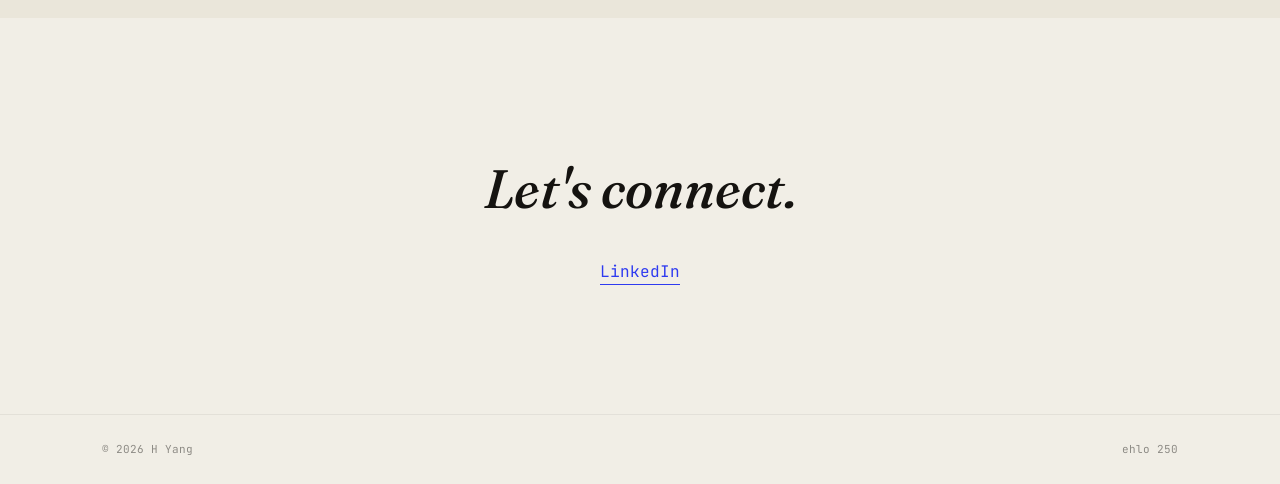
==== commit 1376fb84: "updates" ====
--- a/portfolio-template.html
+++ b/portfolio-template.html
@@ -6,253 +6,7 @@
 <title>H Yang — Portfolio</title>
 <link rel="preconnect" href="https://fonts.googleapis.com">
 <link href="https://fonts.googleapis.com/css2?family=Fraunces:ital,opsz,wght@0,9..144,400;0,9..144,600;1,9..144,500&family=JetBrains+Mono:wght@400;500;700&family=Inter:wght@400;500;600&display=swap" rel="stylesheet">
-<style>
-/* ============================================================
-   TOKENS — change these to re-theme the whole site
-   ============================================================ */
-:root{
-  --canvas:#F1EEE6;
-  --canvas-alt:#EAE6DA;
-  --ink:#151310;
-  --cobalt:#2E3AF0;
-  --mustard:#D9A61A;
-  --clay:#B24A2E;
-  --sage:#5B7A5A;
-  --card:#FFFDF8;
-  --line: rgba(21,19,16,0.14);
-  --serif: 'Fraunces', serif;
-  --mono: 'JetBrains Mono', monospace;
-  --sans: 'Inter', sans-serif;
-}
-*{box-sizing:border-box;}
-html{scroll-behavior:smooth;}
-body{
-  margin:0; background:var(--canvas); color:var(--ink);
-  font-family:var(--sans); line-height:1.5;
-}
-img{max-width:100%; display:block;}
-a{color:inherit;}
-.section{ position:relative; width:100%; padding:110px 8vw; }
-.section-label{
-  font-family:var(--mono); font-size:12px; letter-spacing:0.14em;
-  text-transform:uppercase; opacity:0.55; margin-bottom:18px;
-}
-.section-label span{ color:var(--cobalt); opacity:1; }
-h2.section-title{
-  font-family:var(--serif); font-weight:600; font-size:clamp(28px,4vw,44px);
-  margin:0 0 40px; max-width:820px; line-height:1.15;
-}
-::selection{ background:var(--cobalt); color:var(--card); }
-
-/* ============================================================
-   NAV
-   ============================================================ */
-nav{
-  position:fixed; top:0; left:0; right:0; z-index:100;
-  display:flex; align-items:center; justify-content:space-between;
-  padding:22px 8vw; mix-blend-mode:difference;
-}
-nav .brand{
-  font-family:var(--mono); font-weight:700; font-size:13px; letter-spacing:0.06em;
-  color:var(--canvas);
-}
-nav ul{
-  display:flex; gap:28px; list-style:none; margin:0; padding:0;
-}
-nav a{
-  font-family:var(--mono); font-size:12px; letter-spacing:0.06em;
-  text-transform:uppercase; text-decoration:none; color:var(--canvas);
-  opacity:0.8; transition:opacity .2s;
-}
-nav a:hover{ opacity:1; }
-
-/* ============================================================
-   HERO
-   ============================================================ */
-.hero{
-  min-height:100vh; display:flex; flex-direction:column; justify-content:center;
-  padding:0 8vw; position:relative; overflow:hidden;
-}
-.hero .kicker{
-  font-family:var(--mono); font-size:13px; letter-spacing:0.14em; text-transform:uppercase;
-  color:var(--cobalt); margin-bottom:22px;
-}
-.hero h1{
-  font-family:var(--serif); font-weight:400; font-size:clamp(44px,8vw,110px);
-  line-height:0.98; margin:0 0 28px; max-width:1000px;
-}
-.hero h1 em{ font-style:italic; font-weight:500; color:var(--cobalt); }
-.hero p{
-  font-size:17px; max-width:480px; opacity:0.75; margin:0 0 40px;
-}
-.hero .scroll-cue{
-  font-family:var(--mono); font-size:11px; letter-spacing:0.1em; text-transform:uppercase;
-  opacity:0.45; display:flex; align-items:center; gap:10px;
-}
-.hero .scroll-cue::after{
-  content:''; width:1px; height:34px; background:var(--ink); opacity:0.3;
-  animation:pulse-line 2s ease-in-out infinite;
-}
-@keyframes pulse-line{ 0%,100%{ transform:scaleY(1);} 50%{ transform:scaleY(0.5);} }
-
-/* ============================================================
-   ABOUT
-   ============================================================ */
-.about{ background:var(--canvas-alt); }
-.about-grid{
-  display:grid; grid-template-columns:1.1fr 0.9fr; gap:60px; align-items:start;
-}
-.about-grid p{ font-size:16.5px; max-width:560px; opacity:0.85; margin:0 0 20px; }
-.about-facts{ display:flex; flex-direction:column; gap:0; border-top:1px solid var(--line); }
-.about-facts .fact{
-  display:flex; justify-content:space-between; padding:16px 0;
-  border-bottom:1px solid var(--line); font-family:var(--mono); font-size:13px;
-}
-.about-facts .fact .k{ opacity:0.5; text-transform:uppercase; letter-spacing:0.06em; }
-@media (max-width:860px){ .about-grid{ grid-template-columns:1fr; } }
-
-/* ============================================================
-   STACK (floating tech icons) — scalable, grouped
-   ============================================================ */
-.stack-section{
-  min-height:100vh; overflow:hidden;
-}
-.stack-controls{
-  display:flex; gap:10px; flex-wrap:wrap; margin-bottom:52px;
-}
-.filter-btn{
-  font-family:var(--mono); font-size:12px; letter-spacing:0.04em; text-transform:uppercase;
-  padding:8px 16px; border-radius:20px; border:1px solid var(--line);
-  background:transparent; color:var(--ink); cursor:pointer; opacity:0.6;
-  transition:all .2s;
-}
-.filter-btn:hover{ opacity:1; }
-.filter-btn.active{ opacity:1; background:var(--ink); color:var(--canvas); border-color:var(--ink); }
- 
-.field-wrap{ position:relative; width:100%; height:640px; }
-svg.threads{ position:absolute; inset:0; width:100%; height:100%; z-index:1; pointer-events:none; }
-svg.threads line{ stroke:var(--ink); stroke-opacity:0.08; stroke-width:1; }
-.field{ position:absolute; inset:0; z-index:90; }
- 
-.orb{
-  position:absolute; width:100px; height:100px; border-radius:50%;
-  background:var(--card); border:2px solid var(--line);
-  box-shadow:0 10px 22px rgba(21,19,16,0.10);
-  display:flex; flex-direction:column; align-items:center; justify-content:center; gap:2px;
-  cursor:pointer;
-  transition:box-shadow .3s ease, border-color .3s ease, opacity .3s ease, filter .3s ease,
-             transform .6s cubic-bezier(.22,1,.36,1), width .5s cubic-bezier(.22,1,.36,1),
-             height .5s cubic-bezier(.22,1,.36,1), border-radius .5s ease, padding .4s ease;
-  will-change:transform;
-}
-.orb .icon{
-  width:30px; height:30px; border-radius:8px;
-  display:flex; align-items:center; justify-content:center;
-  font-family:var(--mono); font-weight:700; font-size:12px; color:var(--card); flex:none;
-}
-.orb .label{ font-family:var(--mono); font-size:12px; letter-spacing:0.02em; opacity:0.9; text-align:center; }
-.orb:hover{ border-color:var(--cobalt); box-shadow:0 14px 28px rgba(46,58,240,0.18); }
-.orb.dim{ opacity:0.2; filter:blur(0.5px); pointer-events:none; }
-.orb.filtered-out{ opacity:0; pointer-events:none; }
- 
-.orb.active{
-  z-index:50; left:50% !important; top:50% !important;
-  width:400px; height:auto; min-height:220px; border-radius:16px;
-  transform:translate(-50%,-50%) !important;
-  flex-direction:column; align-items:flex-start; justify-content:flex-start;
-  padding:28px 26px 24px; border-color:var(--ink);
-  box-shadow:0 30px 60px rgba(21,19,16,0.28); cursor:default; animation:none !important;
-}
-.orb.active .icon{ width:34px; height:34px; border-radius:8px; margin-bottom:14px; }
-.orb.active .label{ font-size:17px; opacity:1; font-family:var(--mono); font-weight:500; margin-bottom:2px; text-align:left; }
-.orb.active .group-tag{
-  display:block; font-family:var(--mono); font-size:10.5px; letter-spacing:0.06em;
-  text-transform:uppercase; opacity:0.45; margin-bottom:14px;
-}
-.group-tag{ display:none; }
-.desc{ display:none; font-size:13.5px; line-height:1.55; opacity:0.8; margin:2px 0 18px; }
-.orb.active .desc{ display:block; }
-.gh-link{
-  display:none; font-family:var(--mono); font-size:12px; letter-spacing:0.03em;
-  color:var(--card); background:var(--ink); padding:9px 14px; border-radius:6px;
-  text-decoration:none; align-self:flex-start;
-}
-.gh-link:hover{ background:var(--cobalt); }
-.orb.active .gh-link{ display:inline-block; }
-.close-orb{
-  display:none; position:absolute; top:14px; right:14px; width:24px; height:24px;
-  border-radius:50%; border:1px solid var(--line); background:transparent;
-  font-family:var(--mono); font-size:13px; line-height:1; color:var(--ink); cursor:pointer;
-}
-.orb.active .close-orb{ display:block; }
- 
-.field-overlay{
-  position:absolute; inset:0; background:rgba(241,238,230,0.55); backdrop-filter:blur(2px);
-  opacity:0; pointer-events:none; transition:opacity .35s ease; z-index:40;
-  border-radius:inherit;
-}
-.field-overlay.show{ opacity:1; pointer-events:auto; }
-
-/* ============================================================
-   ART GALLERY — same zoom language, grid instead of scatter
-   ============================================================ */
-.gallery{ background:var(--canvas-alt); }
-.gallery-grid{
-  display:grid; grid-template-columns:repeat(auto-fill, minmax(240px,1fr)); gap:18px;
-}
-.art-tile{
-  position:relative; aspect-ratio:4/5; border-radius:10px; overflow:hidden;
-  cursor:pointer; border:1px solid var(--line);
-  transition:transform .4s cubic-bezier(.22,1,.36,1);
-  background:var(--card);
-}
-.art-tile img{ width:100%; height:100%; object-fit:cover; transition:transform .5s ease; }
-.art-tile:hover img{ transform:scale(1.05); }
-.art-tile .art-meta{
-  position:absolute; left:0; right:0; bottom:0; padding:14px 16px;
-  background:linear-gradient(transparent, rgba(21,19,16,0.75));
-  color:var(--card); font-family:var(--mono); font-size:11.5px; letter-spacing:0.04em;
-}
-
-.art-lightbox{
-  position:fixed; inset:0; z-index:200; display:none;
-  align-items:center; justify-content:center; padding:6vw;
-  background:rgba(21,19,16,0.88);
-}
-.art-lightbox.show{ display:flex; }
-.art-lightbox .box{
-  max-width:900px; width:100%; background:var(--card); border-radius:12px; overflow:hidden;
-  display:grid; grid-template-columns:1.3fr 1fr;
-}
-.art-lightbox img{ width:100%; height:100%; object-fit:cover; }
-.art-lightbox .info{ padding:32px; }
-.art-lightbox h3{ font-family:var(--serif); font-weight:600; font-size:24px; margin:0 0 10px; }
-.art-lightbox p{ font-size:14px; opacity:0.75; margin:0 0 18px; }
-.art-lightbox .tag{ font-family:var(--mono); font-size:11px; opacity:0.5; text-transform:uppercase; }
-.lightbox-close{
-  position:absolute; top:26px; right:6vw; width:36px; height:36px; border-radius:50%;
-  background:var(--card); border:none; font-family:var(--mono); font-size:16px; cursor:pointer;
-}
-@media (max-width:760px){ .art-lightbox .box{ grid-template-columns:1fr; } }
-
-/* ============================================================
-   CONTACT / FOOTER
-   ============================================================ */
-.contact{ text-align:center; padding:130px 8vw; }
-.contact h2{
-  font-family:var(--serif); font-weight:500; font-style:italic;
-  font-size:clamp(30px,5vw,54px); margin:0 0 30px;
-}
-.contact .email-link{
-  font-family:var(--mono); font-size:16px; text-decoration:none; color:var(--cobalt);
-  border-bottom:1px solid var(--cobalt); padding-bottom:2px;
-}
-footer{
-  display:flex; justify-content:space-between; padding:26px 8vw;
-  font-family:var(--mono); font-size:11px; opacity:0.45;
-  border-top:1px solid var(--line);
-}
-</style>
+<link href="assets/css/main.css" rel="stylesheet">
 </head>
 <body>
 
--- a/assets/css/main.css
+++ b/assets/css/main.css
@@ -0,0 +1,248 @@
+/* ============================================================
+   TOKENS — change these to re-theme the whole site
+   ============================================================ */
+:root{
+  --canvas:#F1EEE6;
+  --canvas-alt:#EAE6DA;
+  --ink:#151310;
+  --cobalt:#2E3AF0;
+  --mustard:#D9A61A;
+  --clay:#B24A2E;
+  --sage:#5B7A5A;
+  --card:#FFFDF8;
+  --line: rgba(21,19,16,0.14);
+  --serif: 'Fraunces', serif;
+  --mono: 'JetBrains Mono', monospace;
+  --sans: 'Inter', sans-serif;
+}
+*{box-sizing:border-box;}
+html{scroll-behavior:smooth;}
+body{
+  margin:0; background:var(--canvas); color:var(--ink);
+  font-family:var(--sans); line-height:1.5;
+}
+img{max-width:100%; display:block;}
+a{color:inherit;}
+.section{ position:relative; width:100%; padding:110px 8vw; }
+.section-label{
+  font-family:var(--mono); font-size:12px; letter-spacing:0.14em;
+  text-transform:uppercase; opacity:0.55; margin-bottom:18px;
+}
+.section-label span{ color:var(--cobalt); opacity:1; }
+h2.section-title{
+  font-family:var(--serif); font-weight:600; font-size:clamp(28px,4vw,44px);
+  margin:0 0 40px; max-width:820px; line-height:1.15;
+}
+::selection{ background:var(--cobalt); color:var(--card); }
+
+/* ============================================================
+   NAV
+   ============================================================ */
+nav{
+  position:fixed; top:0; left:0; right:0; z-index:100;
+  display:flex; align-items:center; justify-content:space-between;
+  padding:22px 8vw; mix-blend-mode:difference;
+}
+nav .brand{
+  font-family:var(--mono); font-weight:700; font-size:13px; letter-spacing:0.06em;
+  color:var(--canvas);
+}
+nav ul{
+  display:flex; gap:28px; list-style:none; margin:0; padding:0;
+}
+nav a{
+  font-family:var(--mono); font-size:12px; letter-spacing:0.06em;
+  text-transform:uppercase; text-decoration:none; color:var(--canvas);
+  opacity:0.8; transition:opacity .2s;
+}
+nav a:hover{ opacity:1; }
+
+
+/* ============================================================
+   HERO
+   ============================================================ */
+.hero{
+  min-height:100vh; display:flex; flex-direction:column; justify-content:center;
+  padding:0 8vw; position:relative; overflow:hidden;
+}
+.hero .kicker{
+  font-family:var(--mono); font-size:13px; letter-spacing:0.14em; text-transform:uppercase;
+  color:var(--cobalt); margin-bottom:22px;
+}
+.hero h1{
+  font-family:var(--serif); font-weight:400; font-size:clamp(44px,8vw,110px);
+  line-height:0.98; margin:0 0 28px; max-width:1000px;
+}
+.hero h1 em{ font-style:italic; font-weight:500; color:var(--cobalt); }
+.hero p{
+  font-size:17px; max-width:480px; opacity:0.75; margin:0 0 40px;
+}
+.hero .scroll-cue{
+  font-family:var(--mono); font-size:11px; letter-spacing:0.1em; text-transform:uppercase;
+  opacity:0.45; display:flex; align-items:center; gap:10px;
+}
+.hero .scroll-cue::after{
+  content:''; width:1px; height:34px; background:var(--ink); opacity:0.3;
+  animation:pulse-line 2s ease-in-out infinite;
+}
+@keyframes pulse-line{ 0%,100%{ transform:scaleY(1);} 50%{ transform:scaleY(0.5);} }
+
+/* ============================================================
+   ABOUT
+   ============================================================ */
+.about{ background:var(--canvas-alt); }
+.about-grid{
+  display:grid; grid-template-columns:1.1fr 0.9fr; gap:60px; align-items:start;
+}
+.about-grid p{ font-size:16.5px; max-width:560px; opacity:0.85; margin:0 0 20px; }
+.about-facts{ display:flex; flex-direction:column; gap:0; border-top:1px solid var(--line); }
+.about-facts .fact{
+  display:flex; justify-content:space-between; padding:16px 0;
+  border-bottom:1px solid var(--line); font-family:var(--mono); font-size:13px;
+}
+.about-facts .fact .k{ opacity:0.5; text-transform:uppercase; letter-spacing:0.06em; }
+@media (max-width:860px){ .about-grid{ grid-template-columns:1fr; } }
+
+
+/* ============================================================
+   STACK (floating tech icons) — scalable, grouped
+   ============================================================ */
+.stack-section{
+  min-height:100vh; overflow:hidden;
+}
+.stack-controls{
+  display:flex; gap:10px; flex-wrap:wrap; margin-bottom:52px;
+}
+.filter-btn{
+  font-family:var(--mono); font-size:12px; letter-spacing:0.04em; text-transform:uppercase;
+  padding:8px 16px; border-radius:20px; border:1px solid var(--line);
+  background:transparent; color:var(--ink); cursor:pointer; opacity:0.6;
+  transition:all .2s;
+}
+.filter-btn:hover{ opacity:1; }
+.filter-btn.active{ opacity:1; background:var(--ink); color:var(--canvas); border-color:var(--ink); }
+ 
+.field-wrap{ position:relative; width:100%; height:640px; }
+svg.threads{ position:absolute; inset:0; width:100%; height:100%; z-index:1; pointer-events:none; }
+svg.threads line{ stroke:var(--ink); stroke-opacity:0.08; stroke-width:1; }
+.field{ position:absolute; inset:0; z-index:90; }
+ 
+.orb{
+  position:absolute; width:100px; height:100px; border-radius:50%;
+  background:var(--card); border:2px solid var(--line);
+  box-shadow:0 10px 22px rgba(21,19,16,0.10);
+  display:flex; flex-direction:column; align-items:center; justify-content:center; gap:2px;
+  cursor:pointer;
+  transition:box-shadow .3s ease, border-color .3s ease, opacity .3s ease, filter .3s ease,
+             transform .6s cubic-bezier(.22,1,.36,1), width .5s cubic-bezier(.22,1,.36,1),
+             height .5s cubic-bezier(.22,1,.36,1), border-radius .5s ease, padding .4s ease;
+  will-change:transform;
+}
+.orb .icon{
+  width:30px; height:30px; border-radius:8px;
+  display:flex; align-items:center; justify-content:center;
+  font-family:var(--mono); font-weight:700; font-size:12px; color:var(--card); flex:none;
+}
+.orb .label{ font-family:var(--mono); font-size:12px; letter-spacing:0.02em; opacity:0.9; text-align:center; }
+.orb:hover{ border-color:var(--cobalt); box-shadow:0 14px 28px rgba(46,58,240,0.18); }
+.orb.dim{ opacity:0.2; filter:blur(0.5px); pointer-events:none; }
+.orb.filtered-out{ opacity:0; pointer-events:none; }
+ 
+.orb.active{
+  z-index:50; left:50% !important; top:50% !important;
+  width:400px; height:auto; min-height:220px; border-radius:16px;
+  transform:translate(-50%,-50%) !important;
+  flex-direction:column; align-items:flex-start; justify-content:flex-start;
+  padding:28px 26px 24px; border-color:var(--ink);
+  box-shadow:0 30px 60px rgba(21,19,16,0.28); cursor:default; animation:none !important;
+}
+.orb.active .icon{ width:34px; height:34px; border-radius:8px; margin-bottom:14px; }
+.orb.active .label{ font-size:17px; opacity:1; font-family:var(--mono); font-weight:500; margin-bottom:2px; text-align:left; }
+.orb.active .group-tag{
+  display:block; font-family:var(--mono); font-size:10.5px; letter-spacing:0.06em;
+  text-transform:uppercase; opacity:0.45; margin-bottom:14px;
+}
+.group-tag{ display:none; }
+.desc{ display:none; font-size:13.5px; line-height:1.55; opacity:0.8; margin:2px 0 18px; }
+.orb.active .desc{ display:block; }
+.gh-link{
+  display:none; font-family:var(--mono); font-size:12px; letter-spacing:0.03em;
+  color:var(--card); background:var(--ink); padding:9px 14px; border-radius:6px;
+  text-decoration:none; align-self:flex-start;
+}
+.gh-link:hover{ background:var(--cobalt); }
+.orb.active .gh-link{ display:inline-block; }
+.close-orb{
+  display:none; position:absolute; top:14px; right:14px; width:24px; height:24px;
+  border-radius:50%; border:1px solid var(--line); background:transparent;
+  font-family:var(--mono); font-size:13px; line-height:1; color:var(--ink); cursor:pointer;
+}
+.orb.active .close-orb{ display:block; }
+ 
+.field-overlay{
+  position:absolute; inset:0; background:rgba(241,238,230,0.55); backdrop-filter:blur(2px);
+  opacity:0; pointer-events:none; transition:opacity .35s ease; z-index:40;
+  border-radius:inherit;
+}
+.field-overlay.show{ opacity:1; pointer-events:auto; }
+
+
+/* ============================================================
+   ART GALLERY — same zoom language, grid instead of scatter
+   ============================================================ */
+.gallery{ background:var(--canvas-alt); }
+.gallery-grid{
+  display:grid; grid-template-columns:repeat(auto-fill, minmax(240px,1fr)); gap:18px;
+}
+.art-tile{
+  position:relative; aspect-ratio:4/5; border-radius:10px; overflow:hidden;
+  cursor:pointer; border:1px solid var(--line);
+  transition:transform .4s cubic-bezier(.22,1,.36,1);
+  background:var(--card);
+}
+.art-tile img{ width:100%; height:100%; object-fit:cover; transition:transform .5s ease; }
+.art-tile:hover img{ transform:scale(1.05); }
+.art-tile .art-meta{
+  position:absolute; left:0; right:0; bottom:0; padding:14px 16px;
+  background:linear-gradient(transparent, rgba(21,19,16,0.75));
+  color:var(--card); font-family:var(--mono); font-size:11.5px; letter-spacing:0.04em;
+}
+
+.art-lightbox{
+  position:fixed; inset:0; z-index:200; display:none;
+  align-items:center; justify-content:center; padding:6vw;
+  background:rgba(21,19,16,0.88);
+}
+.art-lightbox.show{ display:flex; }
+.art-lightbox .box{
+  max-width:900px; width:100%; background:var(--card); border-radius:12px; overflow:hidden;
+  display:grid; grid-template-columns:1.3fr 1fr;
+}
+.art-lightbox img{ width:100%; height:100%; object-fit:cover; }
+.art-lightbox .info{ padding:32px; }
+.art-lightbox h3{ font-family:var(--serif); font-weight:600; font-size:24px; margin:0 0 10px; }
+.art-lightbox p{ font-size:14px; opacity:0.75; margin:0 0 18px; }
+.art-lightbox .tag{ font-family:var(--mono); font-size:11px; opacity:0.5; text-transform:uppercase; }
+.lightbox-close{
+  position:absolute; top:26px; right:6vw; width:36px; height:36px; border-radius:50%;
+  background:var(--card); border:none; font-family:var(--mono); font-size:16px; cursor:pointer;
+}
+@media (max-width:760px){ .art-lightbox .box{ grid-template-columns:1fr; } }
+
+/* ============================================================
+   CONTACT / FOOTER
+   ============================================================ */
+.contact{ text-align:center; padding:130px 8vw; }
+.contact h2{
+  font-family:var(--serif); font-weight:500; font-style:italic;
+  font-size:clamp(30px,5vw,54px); margin:0 0 30px;
+}
+.contact .email-link{
+  font-family:var(--mono); font-size:16px; text-decoration:none; color:var(--cobalt);
+  border-bottom:1px solid var(--cobalt); padding-bottom:2px;
+}
+footer{
+  display:flex; justify-content:space-between; padding:26px 8vw;
+  font-family:var(--mono); font-size:11px; opacity:0.45;
+  border-top:1px solid var(--line);
+}
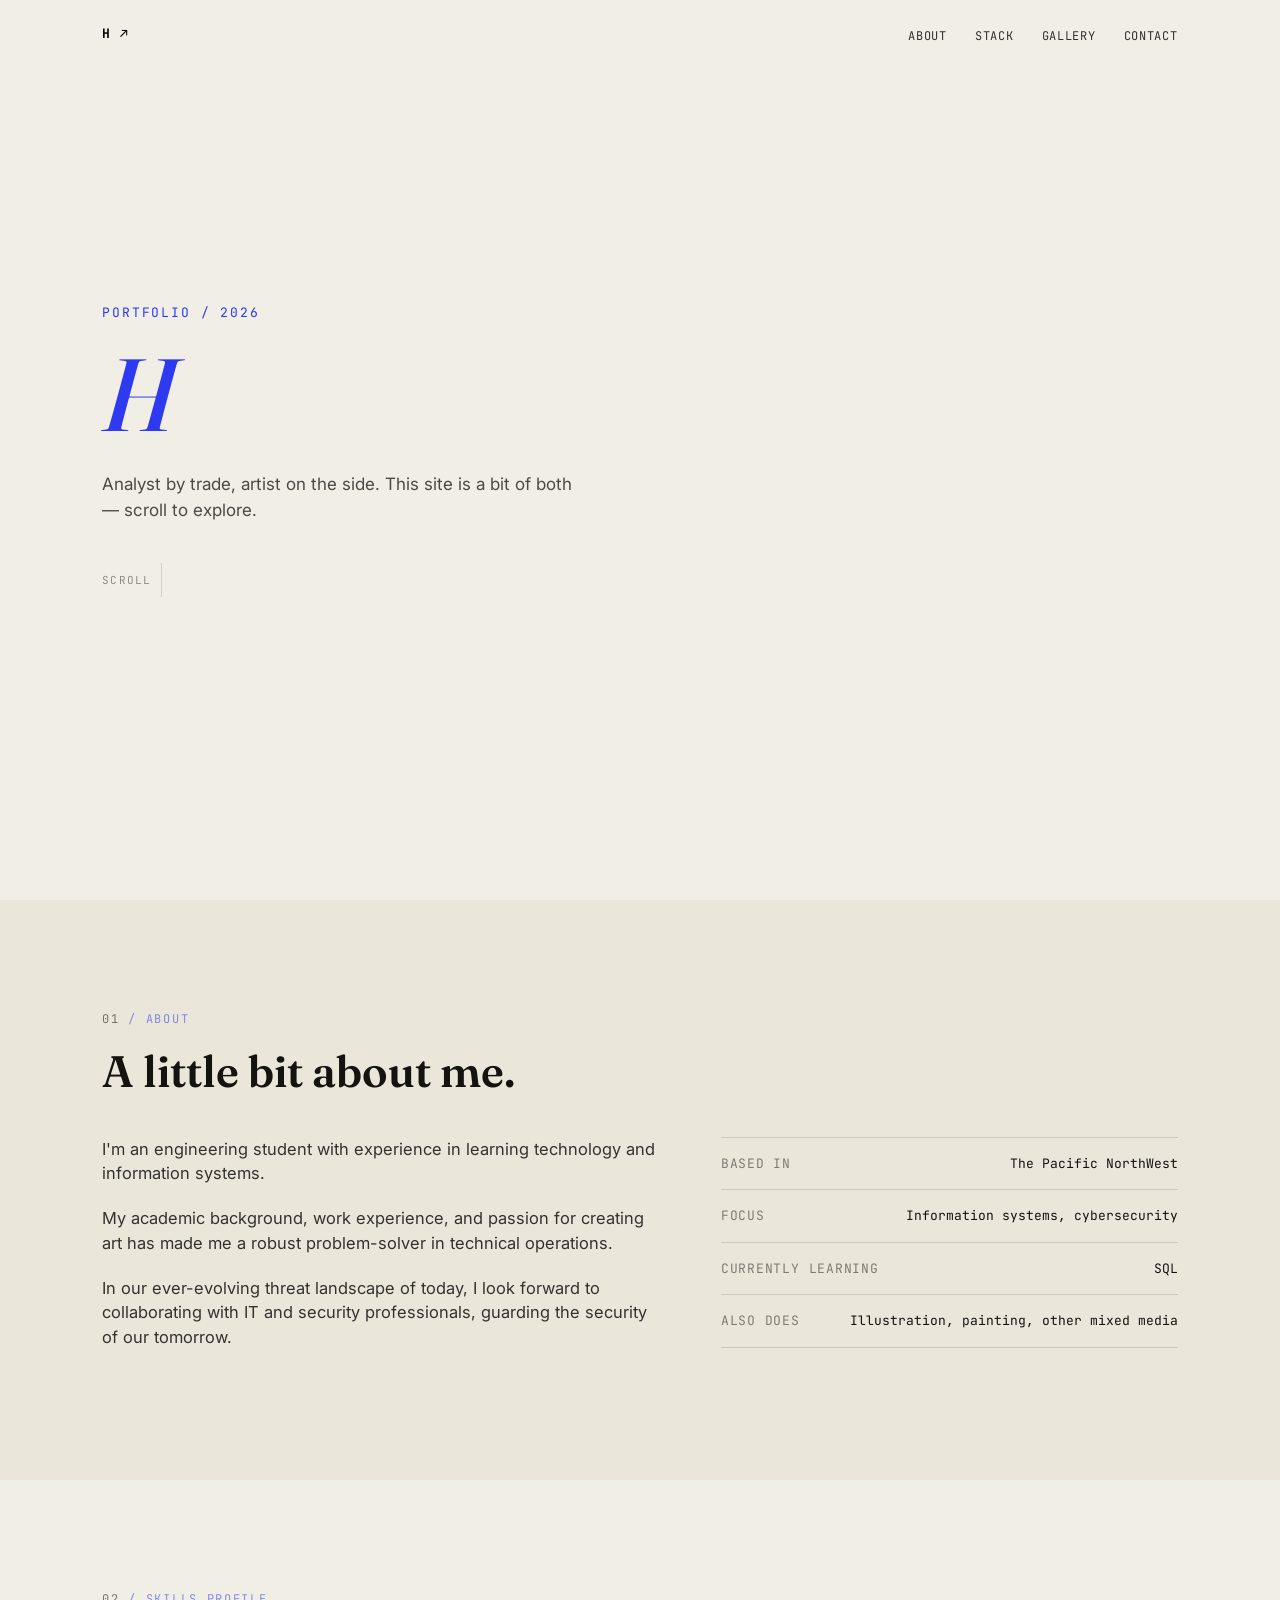
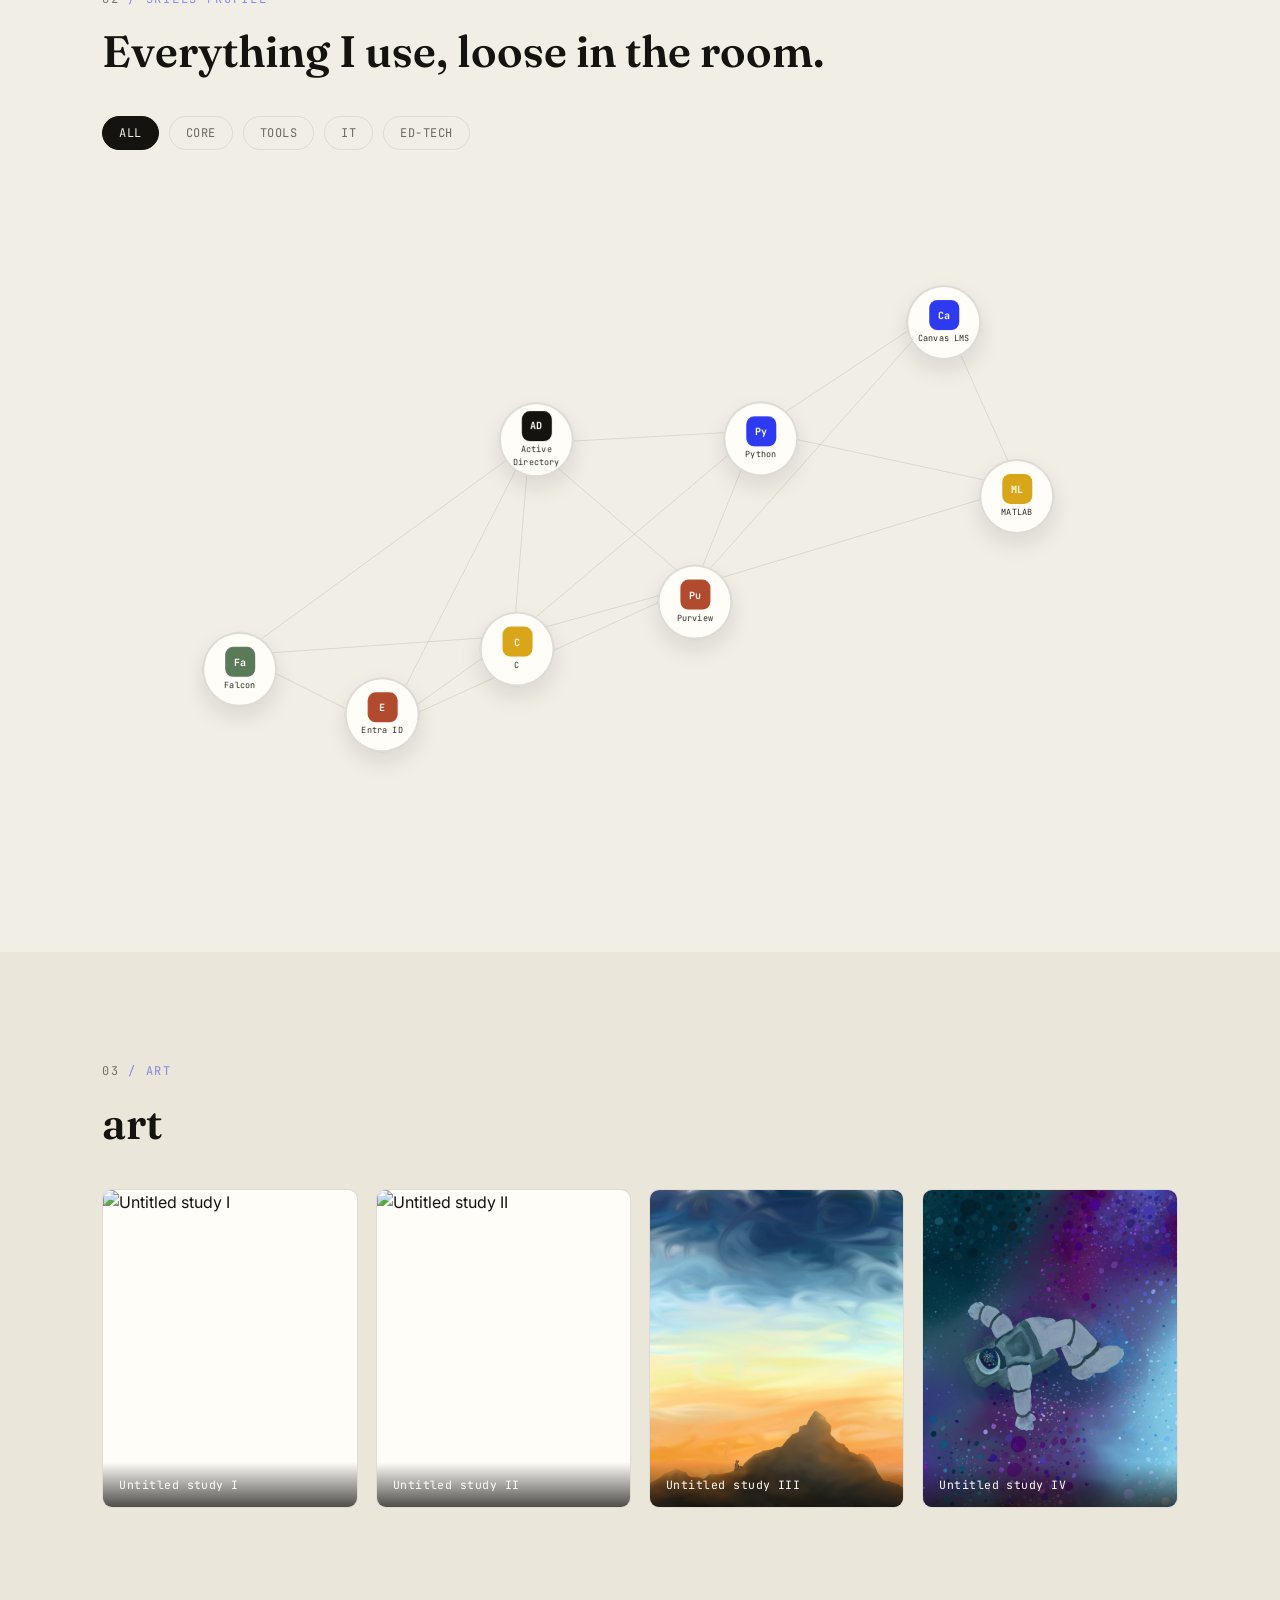
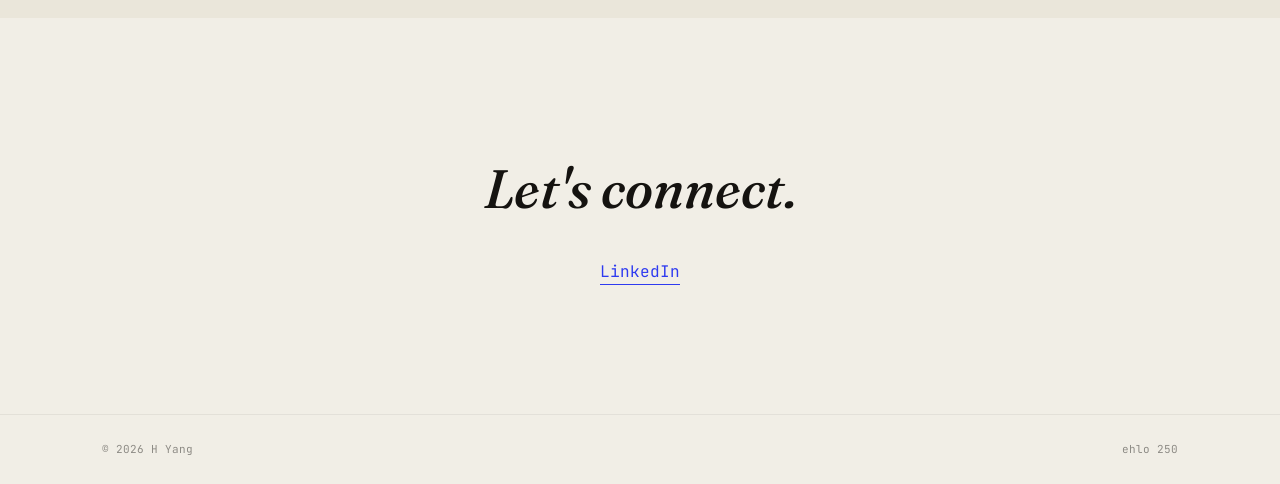
==== commit 1cbdddaa: "Adjustments to orbs" ====
--- a/portfolio-template.html
+++ b/portfolio-template.html
@@ -24,7 +24,7 @@
 <section class="hero" id="hero">
   <div class="kicker">Portfolio / 2026</div>
   <h1><em>H</em></h1>
-  <p>Analyst by trade, artist on the side. This site is a bit of both — scroll to poke around.</p>
+  <p>Analyst by trade, artist on the side. This site is a bit of both — scroll to explore.</p>
   <div class="scroll-cue">Scroll</div>
 </section>
 
@@ -49,7 +49,7 @@
 
 <!-- ============ STACK ============ -->
 <section class="section stack-section" id="stack">
-  <div class="section-label">02 <span>/ tech stack</span></div>
+  <div class="section-label">02 <span>/ skills profile</span></div>
   <h2 class="section-title">Everything I use, loose in the room.</h2>
 
   <div class="stack-controls" id="stackControls"><!-- filter buttons injected by JS --></div>
@@ -102,25 +102,29 @@
    <img> tag pointing at a real logo whenever you're ready.
 */
 const STACK_DATA = [
-  { name:"React", short:"R", color:"#2E3AF0", group:"core",
+  { name:"Python", short:"Py", color:"#2E3AF0", group:"core",
     desc:"Component-driven front ends. Used across most of my client-facing projects for state and reusable UI.",
     repo:"https://github.com/yourname/project-react" },
-  { name:"Python", short:"Py", color:"#D9A61A", group:"core",
+  { name:"C", short:"C", color:"#D9A61A", group:"core",
     desc:"Backend services, data pipelines, and automation scripts that save me an afternoon.",
     repo:"https://github.com/yourname/project-python" },
-  { name:"PostgreSQL", short:"Pg", color:"#B24A2E", group:"core",
+  { name:"MATLAB", short:"ML", color:"#D9A61A", group:"tools",
+    desc:"Backend services, data pipelines, and automation scripts that save me an afternoon.",
+    repo:"https://github.com/yourname/project-python" },
+  
+  { name:"Entra ID", short:"E", color:"#B24A2E", group:"it",
     desc:"Relational data modeling for anything that needs to scale past a spreadsheet's patience.",
     repo:"https://github.com/yourname/project-postgres" },
-  { name:"Docker", short:"Dk", color:"#151310", group:"tools",
+  { name:"Active Directory", short:"AD", color:"#151310", group:"it",
     desc:"Containerized everything so 'works on my machine' stopped being a punchline.",
     repo:"https://github.com/yourname/project-docker" },
-  { name:"Figma", short:"Fg", color:"#5B7A5A", group:"design",
+  { name:"Falcon", short:"Fa", color:"#5B7A5A", group:"it",
     desc:"Where the artsy side sneaks into the technical side — wireframes, prototypes, design systems.",
     repo:"https://github.com/yourname/project-figma" },
-  { name:"Rust", short:"Rs", color:"#B24A2E", group:"learning",
+  { name:"Purview", short:"Pu", color:"#B24A2E", group:"it",
     desc:"Currently teaching myself Rust. Nothing production-ready yet, but the repo has my notes and small experiments.",
     repo:"https://github.com/yourname/learning-rust" },
-  { name:"Procreate", short:"Pc", color:"#2E3AF0", group:"design",
+  { name:"Canvas LMS", short:"Ca", color:"#2E3AF0", group:"ed-tech",
     desc:"Digital illustration — most of the pieces in the gallery below started here.",
     repo:"https://github.com/yourname/art-notes" }
   // add more entries here — the layout scales automatically
@@ -297,5 +301,6 @@
 lightbox.addEventListener('click', e => { if(e.target === lightbox) lightbox.classList.remove('show'); });
 document.addEventListener('keydown', e => { if(e.key === 'Escape') lightbox.classList.remove('show'); });
 </script>
+<script src="assets/js/main.js"></script>
 </body>
 </html>
--- a/assets/css/main.css
+++ b/assets/css/main.css
@@ -124,11 +124,11 @@
  
 .field-wrap{ position:relative; width:100%; height:640px; }
 svg.threads{ position:absolute; inset:0; width:100%; height:100%; z-index:1; pointer-events:none; }
-svg.threads line{ stroke:var(--ink); stroke-opacity:0.08; stroke-width:1; }
+svg.threads line{ stroke:var(--ink); stroke-opacity:0.1; stroke-width:1; }
 .field{ position:absolute; inset:0; z-index:90; }
  
 .orb{
-  position:absolute; width:100px; height:100px; border-radius:50%;
+  position:absolute; width:75px; height:75px; border-radius:50%;
   background:var(--card); border:2px solid var(--line);
   box-shadow:0 10px 22px rgba(21,19,16,0.10);
   display:flex; flex-direction:column; align-items:center; justify-content:center; gap:2px;
@@ -141,9 +141,9 @@
 .orb .icon{
   width:30px; height:30px; border-radius:8px;
   display:flex; align-items:center; justify-content:center;
-  font-family:var(--mono); font-weight:700; font-size:12px; color:var(--card); flex:none;
-}
-.orb .label{ font-family:var(--mono); font-size:12px; letter-spacing:0.02em; opacity:0.9; text-align:center; }
+  font-family:var(--mono); font-weight:700; font-size:10px; color:var(--card); flex:none;
+}
+.orb .label{ font-family:var(--mono); font-size:8.5px; letter-spacing:0.02em; opacity:0.9; text-align:center; }
 .orb:hover{ border-color:var(--cobalt); box-shadow:0 14px 28px rgba(46,58,240,0.18); }
 .orb.dim{ opacity:0.2; filter:blur(0.5px); pointer-events:none; }
 .orb.filtered-out{ opacity:0; pointer-events:none; }
